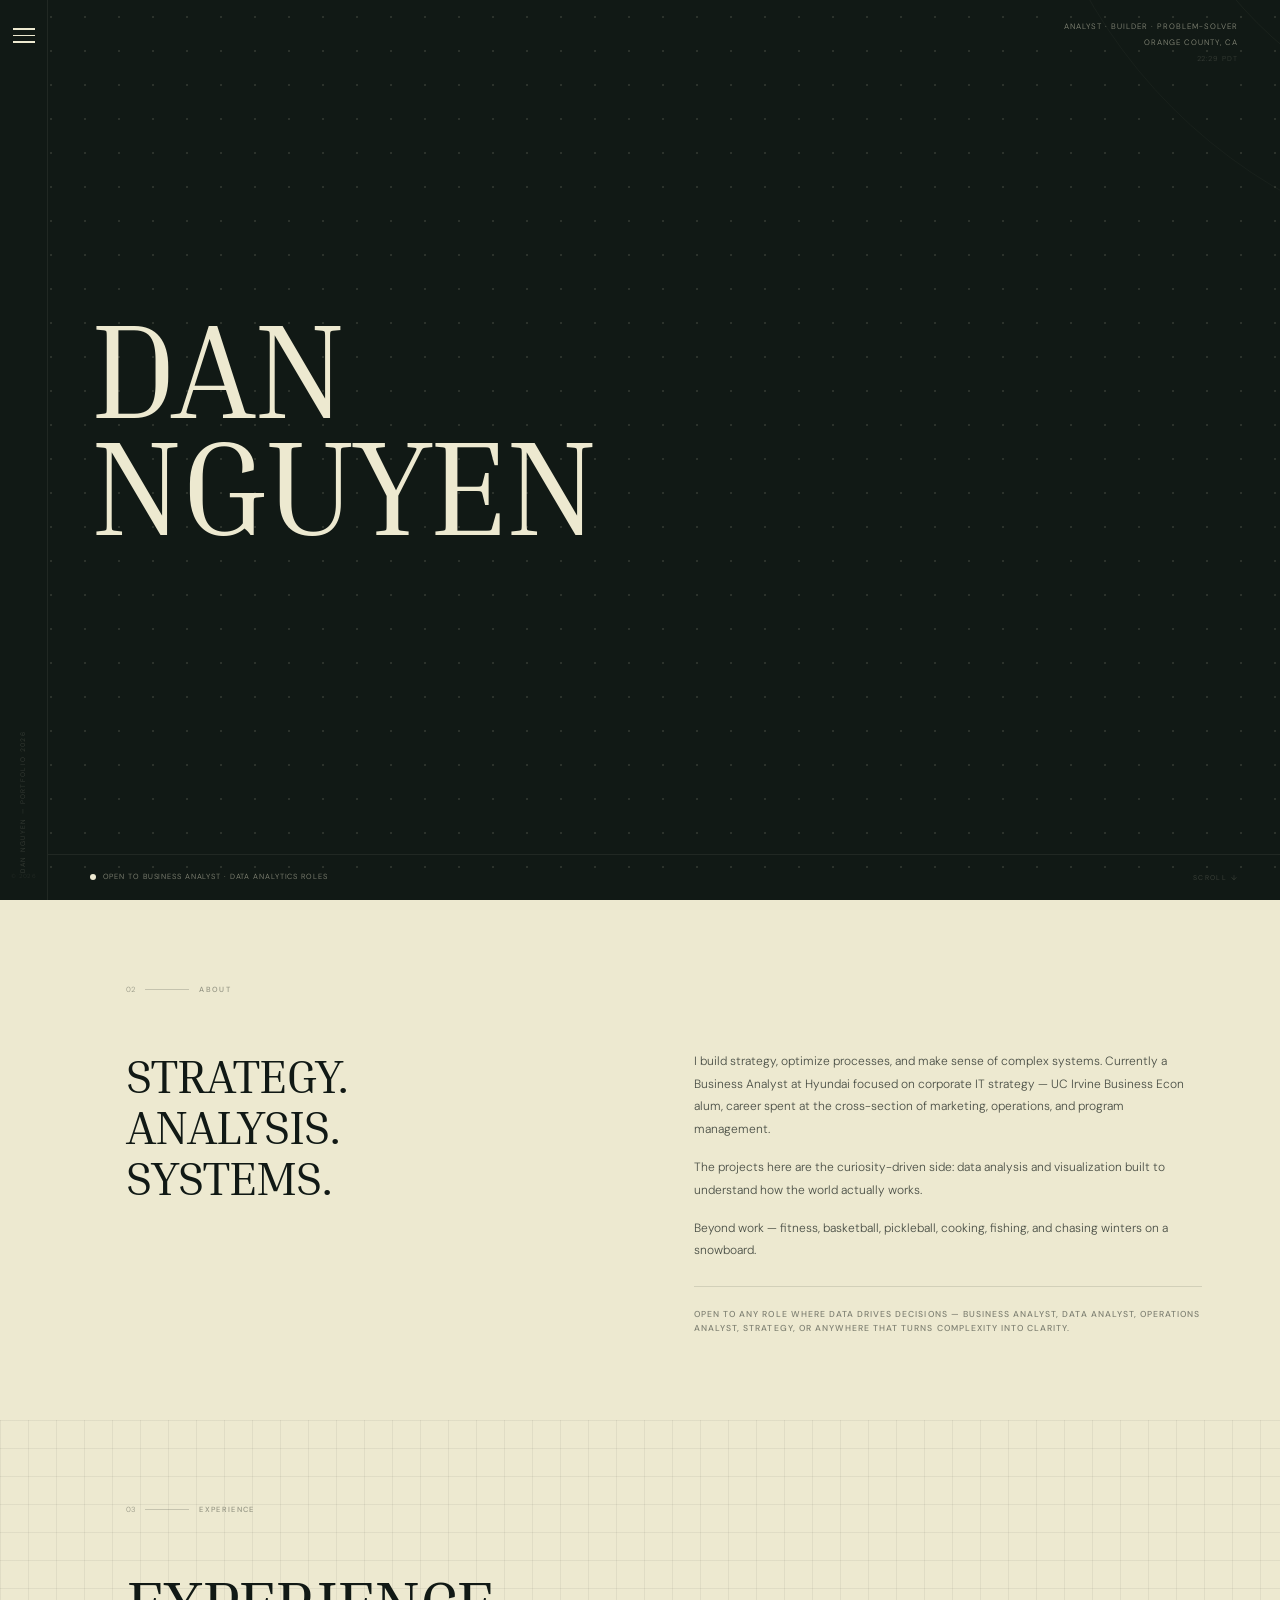
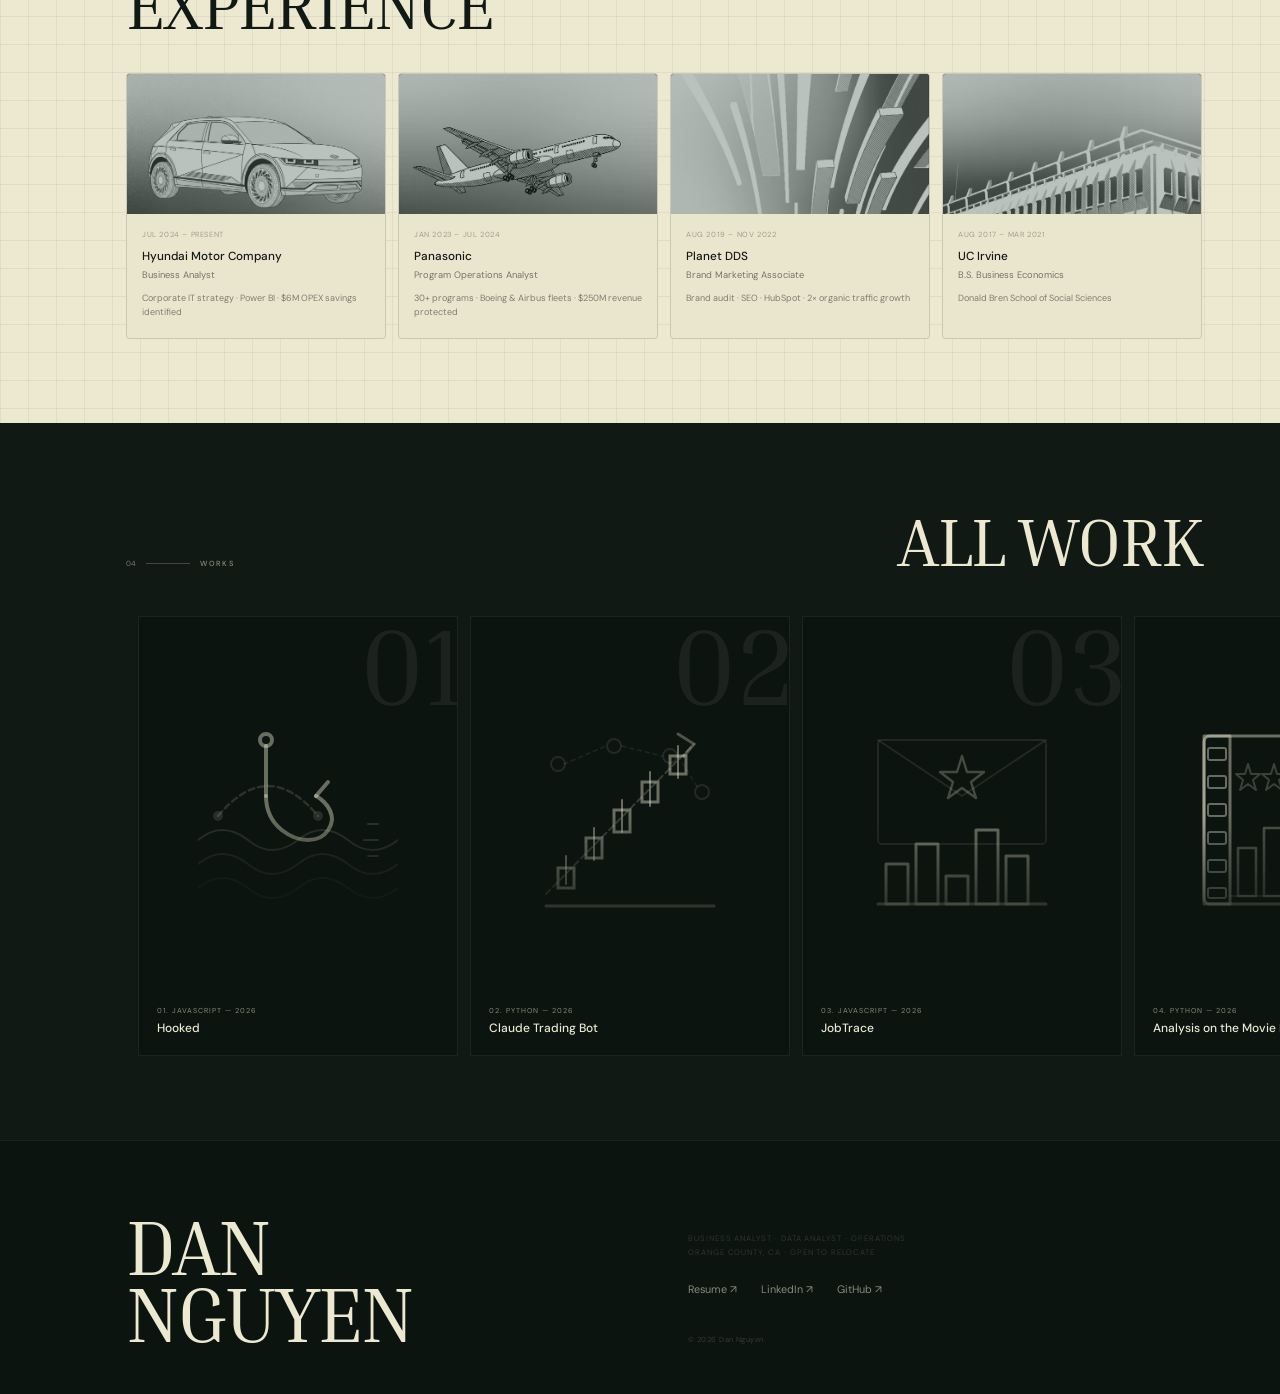
==== index.html @ 7c150459 "Illustrated work cards, hero effects, exp grid, scroll animations - Replace single-icon SVGs with la" ====
<!DOCTYPE html>
<html lang="en">
<head>
  <meta charset="UTF-8">
  <meta name="viewport" content="width=device-width, initial-scale=1.0">
  <title>Dan Nguyen</title>
  <link rel="icon" type="image/svg+xml" href="favicon.svg">
  <link rel="preconnect" href="https://fonts.googleapis.com">
  <link rel="preconnect" href="https://fonts.gstatic.com" crossorigin>
  <link href="https://fonts.googleapis.com/css2?family=Inria+Serif:ital,wght@0,300;0,400;0,700;1,300;1,400;1,700&family=DM+Sans:opsz,wght@9..40,300;9..40,400;9..40,500;9..40,600&display=swap" rel="stylesheet">
  <link rel="stylesheet" href="style.css">
</head>
<body>

  <div id="scroll-progress"></div>

  <!-- RAIL (contains hamburger) -->
  <div class="rail">
    <button class="menu-btn" id="menu-btn" aria-label="Open menu">
      <span></span>
      <span></span>
      <span></span>
    </button>
    <span class="rail-text">DAN NGUYEN — PORTFOLIO 2026</span>
    <span class="rail-copy">© 2026</span>
  </div>

  <!-- MENU OVERLAY -->
  <div class="menu-overlay" id="menu-overlay">
    <button class="menu-close" id="menu-close">Close</button>
    <nav class="menu-nav">
      <a href="#hero"       class="menu-item" data-close><span class="menu-n">01.</span><span class="menu-label">Home</span></a>
      <a href="#about"      class="menu-item" data-close><span class="menu-n">02.</span><span class="menu-label">About</span></a>
      <a href="#experience" class="menu-item" data-close><span class="menu-n">03.</span><span class="menu-label">Experience</span></a>
      <a href="#works"      class="menu-item" data-close><span class="menu-n">04.</span><span class="menu-label">Works</span></a>
      <a href="#contact"    class="menu-item" data-close><span class="menu-n">05.</span><span class="menu-label">Contact</span></a>
    </nav>
    <div class="menu-foot">
      <a href="resume.pdf" target="_blank" rel="noopener">Resume &nearr;</a>
      <a href="https://www.linkedin.com/in/danmnguyen/" target="_blank" rel="noopener">LinkedIn &nearr;</a>
      <a href="https://github.com/dannguyen0" target="_blank" rel="noopener">GitHub &nearr;</a>
    </div>
  </div>

  <!-- HERO -->
  <section class="hero" id="hero">
    <!-- decorative rings top-right -->
    <svg class="hero-rings" viewBox="0 0 700 700" fill="none" aria-hidden="true">
      <circle cx="700" cy="0" r="200" stroke="rgba(237,233,208,0.06)" stroke-width="1"/>
      <circle cx="700" cy="0" r="300" stroke="rgba(237,233,208,0.05)" stroke-width="1"/>
      <circle cx="700" cy="0" r="400" stroke="rgba(237,233,208,0.04)" stroke-width="1"/>
      <circle cx="700" cy="0" r="520" stroke="rgba(237,233,208,0.03)" stroke-width="1"/>
      <!-- cross-hair accent -->
      <line x1="580" y1="120" x2="620" y2="120" stroke="rgba(237,233,208,0.1)" stroke-width="0.75"/>
      <line x1="600" y1="100" x2="600" y2="140" stroke="rgba(237,233,208,0.1)" stroke-width="0.75"/>
    </svg>
    <div class="hero-corner">
      <p>Analyst &middot; Builder &middot; Problem-Solver</p>
      <p>Orange County, CA</p>
      <p id="hero-time">--:-- PDT</p>
    </div>
    <div class="hero-name">
      <h1>Dan<br>Nguyen</h1>
    </div>
    <div class="hero-foot">
      <div class="avail">
        <span class="avail-dot"></span>
        <span>Open to Business Analyst &middot; Data Analytics roles</span>
      </div>
      <span class="scroll-cue">Scroll &darr;</span>
    </div>
  </section>

  <!-- ABOUT -->
  <section class="section about-section" id="about">
    <div class="sec-in">
      <div class="sec-lbl reveal">
        <span class="sec-n">02</span>
        <span class="sec-hr"></span>
        <span class="sec-word">About</span>
      </div>
      <div class="about-grid">
        <h2 class="about-head reveal">Strategy.<br>Analysis.<br>Systems.</h2>
        <div class="about-copy">
          <p class="reveal rv1">I build strategy, optimize processes, and make sense of complex systems. Currently a Business Analyst at Hyundai focused on corporate IT strategy — UC Irvine Business Econ alum, career spent at the cross-section of marketing, operations, and program management.</p>
          <p class="reveal rv2">The projects here are the curiosity-driven side: data analysis and visualization built to understand how the world actually works.</p>
          <p class="reveal rv3">Beyond work — fitness, basketball, pickleball, cooking, fishing, and chasing winters on a snowboard.</p>
          <div class="about-roles reveal rv3">
            <p>Open to any role where data drives decisions — Business Analyst, Data Analyst, Operations Analyst, Strategy, or anywhere that turns complexity into clarity.</p>
          </div>
        </div>
      </div>
    </div>
  </section>

  <!-- EXPERIENCE -->
  <section class="section exp-section" id="experience">
    <div class="sec-in">
      <div class="sec-lbl reveal">
        <span class="sec-n">03</span>
        <span class="sec-hr"></span>
        <span class="sec-word">Experience</span>
      </div>
      <h2 class="exp-title-big reveal">EXPERIENCE</h2>
      <div class="exp-cards">
        <div class="exp-card reveal">
          <div class="exp-img"><img src="hyundai.png" alt="Hyundai Motor Company"></div>
          <div class="exp-info">
            <span class="exp-date">Jul 2024 &ndash; Present</span>
            <p class="exp-co">Hyundai Motor Company</p>
            <p class="exp-role">Business Analyst</p>
            <p class="exp-note">Corporate IT strategy &middot; Power BI &middot; $6M OPEX savings identified</p>
          </div>
        </div>
        <div class="exp-card reveal rv1">
          <div class="exp-img"><img src="panasonic.png" alt="Panasonic"></div>
          <div class="exp-info">
            <span class="exp-date">Jan 2023 &ndash; Jul 2024</span>
            <p class="exp-co">Panasonic</p>
            <p class="exp-role">Program Operations Analyst</p>
            <p class="exp-note">30+ programs &middot; Boeing &amp; Airbus fleets &middot; $250M revenue protected</p>
          </div>
        </div>
        <div class="exp-card reveal rv2">
          <div class="exp-img"><img src="planetdds.png" alt="Planet DDS"></div>
          <div class="exp-info">
            <span class="exp-date">Aug 2019 &ndash; Nov 2022</span>
            <p class="exp-co">Planet DDS</p>
            <p class="exp-role">Brand Marketing Associate</p>
            <p class="exp-note">Brand audit &middot; SEO &middot; HubSpot &middot; 2&times; organic traffic growth</p>
          </div>
        </div>
        <div class="exp-card reveal rv3">
          <div class="exp-img"><img src="uci.png" alt="UC Irvine"></div>
          <div class="exp-info">
            <span class="exp-date">Aug 2017 &ndash; Mar 2021</span>
            <p class="exp-co">UC Irvine</p>
            <p class="exp-role">B.S. Business Economics</p>
            <p class="exp-note">Donald Bren School of Social Sciences</p>
          </div>
        </div>
      </div>
    </div>
  </section>

  <!-- WORKS -->
  <section class="works-section" id="works">
    <div class="works-hdr">
      <div class="works-hdr-lbl">
        <span class="sec-n" style="color:var(--cream-d)">04</span>
        <span class="sec-hr"></span>
        <span class="sec-word" style="color:var(--cream-d)">Works</span>
      </div>
      <h2 class="works-title-big reveal">ALL WORK</h2>
    </div>
    <div class="works-track-wrap" id="works-track-wrap">
      <div class="works-track" id="works-track"></div>
    </div>
  </section>

  <!-- FOOTER / CONTACT -->
  <footer class="site-footer" id="contact">
    <div class="foot-in">
      <p class="foot-name reveal">Dan<br>Nguyen</p>
      <div class="foot-right">
        <p class="foot-sub reveal">Business Analyst &middot; Data Analyst &middot; Operations<br>Orange County, CA &middot; Open to relocate</p>
        <div class="foot-links reveal rv1">
          <a href="resume.pdf" target="_blank" rel="noopener">Resume &nearr;</a>
          <a href="https://www.linkedin.com/in/danmnguyen/" target="_blank" rel="noopener">LinkedIn &nearr;</a>
          <a href="https://github.com/dannguyen0" target="_blank" rel="noopener">GitHub &nearr;</a>
        </div>
        <p class="foot-copy reveal rv2">&copy; 2026 Dan Nguyen</p>
      </div>
    </div>
  </footer>

  <script src="projects.js"></script>
  <script>
    /* ── Illustrated compositions — layered editorial art ──── */
    const ICONS = {

      /* HOOKED — waves + hook descending + sun arc + tide marks */
      hook: '<svg viewBox="0 0 100 100" fill="none" stroke="currentColor" stroke-linecap="round" stroke-linejoin="round">'
        + '<path d="M0 60 Q12 50 25 60 Q37 70 50 60 Q62 50 75 60 Q87 70 100 60" stroke-width="1" stroke-opacity="0.3"/>'
        + '<path d="M0 72 Q12 62 25 72 Q37 82 50 72 Q62 62 75 72 Q87 82 100 72" stroke-width="1" stroke-opacity="0.22"/>'
        + '<path d="M0 84 Q12 74 25 84 Q37 94 50 84 Q62 74 75 84 Q87 94 100 84" stroke-width="1" stroke-opacity="0.15"/>'
        + '<path d="M10 48 Q35 18 60 48" stroke-width="1.2" stroke-opacity="0.35" stroke-dasharray="3 2"/>'
        + '<circle cx="10" cy="48" r="2.5" fill="currentColor" fill-opacity="0.3" stroke-width="0"/>'
        + '<circle cx="60" cy="48" r="2.5" fill="currentColor" fill-opacity="0.3" stroke-width="0"/>'
        + '<line x1="85" y1="52" x2="90" y2="52" stroke-width="1" stroke-opacity="0.35"/>'
        + '<line x1="83" y1="60" x2="90" y2="60" stroke-width="1" stroke-opacity="0.35"/>'
        + '<line x1="85" y1="68" x2="90" y2="68" stroke-width="1" stroke-opacity="0.35"/>'
        + '<circle cx="34" cy="10" r="3" stroke-width="2"/>'
        + '<line x1="34" y1="13" x2="34" y2="38" stroke-width="2"/>'
        + '<path d="M34 38 C34 54 48 60 55 60 C66 60 67 50 67 50 C67 42 59 38 59 38" stroke-width="2"/>'
        + '<line x1="59" y1="38" x2="65" y2="31" stroke-width="2"/>'
        + '</svg>',

      /* TRADING BOT — AI circuit nodes + candlesticks + trend arrow */
      bot: '<svg viewBox="0 0 100 100" fill="none" stroke="currentColor" stroke-linecap="round">'
        + '<circle cx="14" cy="22" r="3.5" stroke-width="1" stroke-opacity="0.25"/>'
        + '<circle cx="42" cy="13" r="3.5" stroke-width="1" stroke-opacity="0.25"/>'
        + '<circle cx="70" cy="18" r="3.5" stroke-width="1" stroke-opacity="0.25"/>'
        + '<circle cx="86" cy="36" r="3.5" stroke-width="1" stroke-opacity="0.25"/>'
        + '<line x1="17" y1="22" x2="38" y2="13" stroke-width="0.75" stroke-opacity="0.2" stroke-dasharray="2 2"/>'
        + '<line x1="46" y1="13" x2="66" y2="18" stroke-width="0.75" stroke-opacity="0.2" stroke-dasharray="2 2"/>'
        + '<line x1="74" y1="18" x2="84" y2="34" stroke-width="0.75" stroke-opacity="0.2" stroke-dasharray="2 2"/>'
        + '<line x1="8" y1="93" x2="92" y2="93" stroke-width="1.5"/>'
        + '<line x1="18" y1="68" x2="18" y2="82"/><rect x="14" y="74" width="8" height="10" stroke-width="1.5"/>'
        + '<line x1="32" y1="54" x2="32" y2="70"/><rect x="28" y="59" width="8" height="10" stroke-width="1.5"/>'
        + '<line x1="46" y1="40" x2="46" y2="56"/><rect x="42" y="45" width="8" height="11" stroke-width="1.5"/>'
        + '<line x1="60" y1="26" x2="60" y2="43"/><rect x="56" y="31" width="8" height="10" stroke-width="1.5"/>'
        + '<line x1="74" y1="13" x2="74" y2="29"/><rect x="70" y="18" width="8" height="9" stroke-width="1.5"/>'
        + '<line x1="8" y1="87" x2="82" y2="12" stroke-width="1" stroke-dasharray="3 2" stroke-opacity="0.45"/>'
        + '<polyline points="74,7 82,12 77,18" stroke-width="1.5" stroke-opacity="0.7"/>'
        + '</svg>',

      /* JOBTRACE — envelope + pipeline bars + outcome star */
      chart: '<svg viewBox="0 0 100 100" fill="none" stroke="currentColor" stroke-linecap="round" stroke-linejoin="round">'
        + '<rect x="8" y="10" width="84" height="52" rx="2" stroke-width="1" stroke-opacity="0.22"/>'
        + '<polyline points="8,10 50,38 92,10" stroke-width="1" stroke-opacity="0.22"/>'
        + '<line x1="8" y1="92" x2="92" y2="92" stroke-width="1.5"/>'
        + '<rect x="12" y="72" width="11" height="20" stroke-width="1.5"/>'
        + '<rect x="27" y="62" width="11" height="30" stroke-width="1.5"/>'
        + '<rect x="42" y="78" width="11" height="14" stroke-width="1.5"/>'
        + '<rect x="57" y="55" width="11" height="37" stroke-width="1.5"/>'
        + '<rect x="72" y="68" width="11" height="24" stroke-width="1.5"/>'
        + '<polygon points="50,18 52.5,26 61,26 54.5,31 57,39 50,34 43,39 45.5,31 39,26 47.5,26" stroke-width="1.2" stroke-opacity="0.6"/>'
        + '</svg>',

      /* MOVIE ANALYSIS — film strip + bar chart inside + star ratings */
      movie: '<svg viewBox="0 0 100 100" fill="none" stroke="currentColor" stroke-linecap="round" stroke-linejoin="round">'
        + '<rect x="5" y="8" width="90" height="84" rx="3" stroke-width="1.5"/>'
        + '<rect x="5" y="8" width="13" height="84" stroke-width="1.5"/>'
        + '<rect x="82" y="8" width="13" height="84" stroke-width="1.5"/>'
        + '<rect x="7" y="14" width="9" height="6" rx="1" stroke-width="1"/>'
        + '<rect x="7" y="28" width="9" height="6" rx="1" stroke-width="1"/>'
        + '<rect x="7" y="42" width="9" height="6" rx="1" stroke-width="1"/>'
        + '<rect x="7" y="56" width="9" height="6" rx="1" stroke-width="1"/>'
        + '<rect x="7" y="70" width="9" height="6" rx="1" stroke-width="1"/>'
        + '<rect x="7" y="84" width="9" height="5" rx="1" stroke-width="1"/>'
        + '<rect x="84" y="14" width="9" height="6" rx="1" stroke-width="1"/>'
        + '<rect x="84" y="28" width="9" height="6" rx="1" stroke-width="1"/>'
        + '<rect x="84" y="42" width="9" height="6" rx="1" stroke-width="1"/>'
        + '<rect x="84" y="56" width="9" height="6" rx="1" stroke-width="1"/>'
        + '<rect x="84" y="70" width="9" height="6" rx="1" stroke-width="1"/>'
        + '<rect x="84" y="84" width="9" height="5" rx="1" stroke-width="1"/>'
        + '<line x1="18" y1="88" x2="82" y2="88" stroke-width="1" stroke-opacity="0.4"/>'
        + '<rect x="22" y="64" width="9" height="24" stroke-width="1.3" stroke-opacity="0.7"/>'
        + '<rect x="35" y="54" width="9" height="34" stroke-width="1.3" stroke-opacity="0.7"/>'
        + '<rect x="48" y="60" width="9" height="28" stroke-width="1.3" stroke-opacity="0.7"/>'
        + '<rect x="61" y="48" width="9" height="40" stroke-width="1.3" stroke-opacity="0.7"/>'
        + '<polygon points="27,22 28.5,27 33,27 29.5,30 31,35 27,32 23,35 24.5,30 21,27 25.5,27" stroke-width="1" stroke-opacity="0.5"/>'
        + '<polygon points="40,22 41.5,27 46,27 42.5,30 44,35 40,32 36,35 37.5,30 34,27 38.5,27" stroke-width="1" stroke-opacity="0.5"/>'
        + '<polygon points="53,22 54.5,27 59,27 55.5,30 57,35 53,32 49,35 50.5,30 47,27 51.5,27" stroke-width="1" stroke-opacity="0.5"/>'
        + '</svg>',

      /* MICHELIN — plate + fork & knife + star center */
      food: '<svg viewBox="0 0 100 100" fill="none" stroke="currentColor" stroke-linecap="round">'
        + '<circle cx="50" cy="50" r="46" stroke-width="1" stroke-opacity="0.18"/>'
        + '<circle cx="50" cy="50" r="38" stroke-width="1.5"/>'
        + '<line x1="22" y1="18" x2="22" y2="82" stroke-width="1.5"/>'
        + '<line x1="17" y1="18" x2="17" y2="32" stroke-width="1.5"/>'
        + '<line x1="27" y1="18" x2="27" y2="32" stroke-width="1.5"/>'
        + '<path d="M17 32 Q22 37 27 32" stroke-width="1.5"/>'
        + '<line x1="78" y1="18" x2="78" y2="82" stroke-width="1.5"/>'
        + '<path d="M78 18 Q85 30 78 46" stroke-width="1.5"/>'
        + '<polygon points="50,30 53.5,42 66,42 56,49 59.5,61 50,54 40.5,61 44,49 34,42 46.5,42" stroke-width="1.5"/>'
        + '</svg>',

      /* MAVEN MARKET — store facade + bar chart inside + price tag */
      store: '<svg viewBox="0 0 100 100" fill="none" stroke="currentColor" stroke-linecap="round">'
        + '<rect x="8" y="34" width="84" height="60" stroke-width="1.5"/>'
        + '<path d="M4 34 L19 10 L81 10 L96 34" stroke-width="1.5"/>'
        + '<line x1="4" y1="34" x2="96" y2="34" stroke-width="1.5"/>'
        + '<line x1="50" y1="34" x2="50" y2="94" stroke-width="1"/>'
        + '<line x1="8" y1="88" x2="92" y2="88" stroke-width="1" stroke-opacity="0.4"/>'
        + '<rect x="14" y="70" width="9" height="18" stroke-width="1.3" stroke-opacity="0.65"/>'
        + '<rect x="26" y="60" width="9" height="28" stroke-width="1.3" stroke-opacity="0.65"/>'
        + '<rect x="38" y="74" width="9" height="14" stroke-width="1.3" stroke-opacity="0.65"/>'
        + '<rect x="56" y="56" width="9" height="32" stroke-width="1.3" stroke-opacity="0.65"/>'
        + '<rect x="68" y="66" width="9" height="22" stroke-width="1.3" stroke-opacity="0.65"/>'
        + '<rect x="80" y="62" width="9" height="26" stroke-width="1.3" stroke-opacity="0.65"/>'
        + '<path d="M66 14 L80 14 L86 21 L80 28 L66 28 Z" stroke-width="1.2" stroke-opacity="0.5"/>'
        + '<circle cx="68" cy="21" r="2" fill="currentColor" fill-opacity="0.4" stroke-width="0"/>'
        + '</svg>',

      /* SPOTIFY CLEANING — vinyl record + EQ bars across it + music note */
      music: '<svg viewBox="0 0 100 100" fill="none" stroke="currentColor" stroke-linecap="round">'
        + '<circle cx="50" cy="50" r="44" stroke-width="1" stroke-opacity="0.18"/>'
        + '<circle cx="50" cy="50" r="36" stroke-width="1" stroke-opacity="0.22"/>'
        + '<circle cx="50" cy="50" r="28" stroke-width="1" stroke-opacity="0.18"/>'
        + '<circle cx="50" cy="50" r="12" stroke-width="1.5" stroke-opacity="0.45"/>'
        + '<circle cx="50" cy="50" r="4" stroke-width="1.5"/>'
        + '<path d="M8 50 Q16 36 24 50 Q32 64 40 50 Q48 36 56 50 Q64 64 72 50 Q80 36 88 50 Q96 64 100 50" stroke-width="1.5" stroke-opacity="0.7"/>'
        + '<line x1="72" y1="16" x2="72" y2="32" stroke-width="1.5" stroke-opacity="0.55"/>'
        + '<line x1="72" y1="16" x2="83" y2="20" stroke-width="1.5" stroke-opacity="0.55"/>'
        + '<ellipse cx="68" cy="34" rx="5" ry="3.5" transform="rotate(-12 68 34)" stroke-width="1.5" stroke-opacity="0.55"/>'
        + '</svg>',

      /* SPOTIFY DASHBOARD — radar chart axes + scatter cloud + play triangle */
      scatter: '<svg viewBox="0 0 100 100" fill="none" stroke="currentColor" stroke-linecap="round">'
        + '<line x1="50" y1="8" x2="50" y2="92" stroke-width="0.75" stroke-opacity="0.2"/>'
        + '<line x1="8" y1="50" x2="92" y2="50" stroke-width="0.75" stroke-opacity="0.2"/>'
        + '<line x1="20" y1="20" x2="80" y2="80" stroke-width="0.75" stroke-opacity="0.2"/>'
        + '<line x1="80" y1="20" x2="20" y2="80" stroke-width="0.75" stroke-opacity="0.2"/>'
        + '<polygon points="50,18 72,30 80,58 60,76 40,76 20,58 28,30" stroke-width="1" stroke-opacity="0.2"/>'
        + '<polygon points="50,30 63,38 68,56 56,66 44,66 32,56 37,38" stroke-width="1" stroke-opacity="0.25"/>'
        + '<circle cx="28" cy="74" r="2.5" stroke-width="1.5"/>'
        + '<circle cx="36" cy="62" r="2.5" stroke-width="1.5"/>'
        + '<circle cx="34" cy="68" r="2.5" stroke-width="1.5"/>'
        + '<circle cx="50" cy="44" r="2.5" stroke-width="1.5"/>'
        + '<circle cx="58" cy="34" r="2.5" stroke-width="1.5"/>'
        + '<circle cx="66" cy="24" r="2.5" stroke-width="1.5"/>'
        + '<circle cx="72" cy="18" r="2.5" stroke-width="1.5"/>'
        + '<line x1="22" y1="82" x2="80" y2="14" stroke-width="1" stroke-dasharray="3 2" stroke-opacity="0.4"/>'
        + '<polygon points="43,44 57,50 43,56" stroke-width="1.2" stroke-opacity="0.35"/>'
        + '</svg>',

      /* WORLD POPULATION — globe wireframe + density dot clusters + arrows */
      globe: '<svg viewBox="0 0 100 100" fill="none" stroke="currentColor" stroke-linecap="round">'
        + '<circle cx="50" cy="50" r="44" stroke-width="1.5"/>'
        + '<ellipse cx="50" cy="50" rx="22" ry="44" stroke-width="1"/>'
        + '<line x1="6" y1="50" x2="94" y2="50" stroke-width="1"/>'
        + '<path d="M13 28 Q50 21 87 28" stroke-width="1"/>'
        + '<path d="M13 72 Q50 79 87 72" stroke-width="1"/>'
        + '<ellipse cx="50" cy="50" rx="44" ry="15" stroke-width="1"/>'
        + '<circle cx="57" cy="34" r="2" fill="currentColor" fill-opacity="0.5" stroke-width="0"/>'
        + '<circle cx="63" cy="36" r="2" fill="currentColor" fill-opacity="0.5" stroke-width="0"/>'
        + '<circle cx="60" cy="40" r="2" fill="currentColor" fill-opacity="0.5" stroke-width="0"/>'
        + '<circle cx="54" cy="42" r="2" fill="currentColor" fill-opacity="0.5" stroke-width="0"/>'
        + '<circle cx="68" cy="32" r="2" fill="currentColor" fill-opacity="0.35" stroke-width="0"/>'
        + '<circle cx="48" cy="48" r="2" fill="currentColor" fill-opacity="0.3" stroke-width="0"/>'
        + '<circle cx="42" cy="52" r="2" fill="currentColor" fill-opacity="0.3" stroke-width="0"/>'
        + '<line x1="30" y1="60" x2="42" y2="50" stroke-width="1" stroke-opacity="0.4" stroke-dasharray="2 2"/>'
        + '<polyline points="38,48 42,50 40,54" stroke-width="1" stroke-opacity="0.4"/>'
        + '</svg>',

      /* AIRLINE — seat grid (cabin rows) + flight arc + airplane + smiley score */
      plane: '<svg viewBox="0 0 100 100" fill="none" stroke="currentColor" stroke-linecap="round">'
        + '<rect x="8" y="54" width="8" height="6" rx="1" stroke-width="1" stroke-opacity="0.28"/>'
        + '<rect x="8" y="64" width="8" height="6" rx="1" stroke-width="1" stroke-opacity="0.28"/>'
        + '<rect x="8" y="74" width="8" height="6" rx="1" stroke-width="1" stroke-opacity="0.28"/>'
        + '<rect x="8" y="84" width="8" height="6" rx="1" stroke-width="1" stroke-opacity="0.28"/>'
        + '<rect x="18" y="54" width="8" height="6" rx="1" stroke-width="1" stroke-opacity="0.28"/>'
        + '<rect x="18" y="64" width="8" height="6" rx="1" stroke-width="1" stroke-opacity="0.28"/>'
        + '<rect x="18" y="74" width="8" height="6" rx="1" stroke-width="1" stroke-opacity="0.28"/>'
        + '<rect x="18" y="84" width="8" height="6" rx="1" stroke-width="1" stroke-opacity="0.28"/>'
        + '<rect x="28" y="54" width="8" height="6" rx="1" stroke-width="1" stroke-opacity="0.2"/>'
        + '<rect x="28" y="64" width="8" height="6" rx="1" stroke-width="1" stroke-opacity="0.2"/>'
        + '<rect x="28" y="74" width="8" height="6" rx="1" stroke-width="1" stroke-opacity="0.2"/>'
        + '<path d="M46 94 Q68 46 92 26" stroke-width="1.5" stroke-opacity="0.5"/>'
        + '<circle cx="62" cy="66" r="2.5" stroke-width="1.5" stroke-opacity="0.55"/>'
        + '<circle cx="78" cy="44" r="2.5" stroke-width="1.5" stroke-opacity="0.55"/>'
        + '<g transform="translate(88,22) rotate(-40)">'
        + '<path d="M0,-7 L-2.5,0 L-12,4 L-12,7 L-2.5,4 L-2,10 L-4,12 L-4,14 L0,13 L4,14 L4,12 L2,10 L2.5,4 L12,7 L12,4 L2.5,0 Z" stroke-width="1.3"/>'
        + '</g>'
        + '<circle cx="24" cy="24" r="13" stroke-width="1.5"/>'
        + '<circle cx="20" cy="21" r="2" fill="currentColor" fill-opacity="0.5" stroke-width="0"/>'
        + '<circle cx="28" cy="21" r="2" fill="currentColor" fill-opacity="0.5" stroke-width="0"/>'
        + '<path d="M19 27 Q24 32 29 27" stroke-width="1.5"/>'
        + '</svg>'
    };

    /* ── Render Works ───────────────────────────────────── */
    function renderWorks() {
      const track = document.getElementById('works-track');
      track.innerHTML = PROJECTS.map((p, i) => {
        const num = String(i + 1).padStart(2, '0');
        const cat = p.tags[0] || 'Analysis';
        const icon = ICONS[p.icon] || ICONS.chart;
        return '<div class="work-card">'
          + '<div class="work-bg-num">' + num + '</div>'
          + '<div class="work-icon-lg">' + icon + '</div>'
          + '<div class="work-grad"></div>'
          + '<div class="work-info">'
          + '<p class="work-cat">' + num + '. ' + cat + ' &mdash; 2026</p>'
          + '<h3 class="work-ttl">' + p.title + '</h3>'
          + '</div>'
          + '<div class="work-hover">'
          + '<p class="work-hover-cat">' + cat + '</p>'
          + '<p class="work-hover-title">' + p.title + '</p>'
          + '<p class="work-hover-desc">' + p.description + '</p>'
          + (p.link ? '<a class="work-hover-link" href="' + p.link + '" target="_blank" rel="noopener">View Project &nearr;</a>' : '')
          + '</div></div>';
      }).join('');

      /* stagger work cards as they enter viewport */
      const cards = track.querySelectorAll('.work-card');
      const cardObs = new IntersectionObserver(entries => {
        entries.forEach((e, _) => {
          if (e.isIntersecting) {
            const idx = Array.from(cards).indexOf(e.target);
            setTimeout(() => e.target.classList.add('card-visible'), idx * 60);
            cardObs.unobserve(e.target);
          }
        });
      }, { threshold: 0.05 });
      cards.forEach(c => cardObs.observe(c));
    }
    renderWorks();

    /* ── Drag-to-scroll ─────────────────────────────────── */
    const trackWrap = document.getElementById('works-track-wrap');
    let isDragging = false, startX = 0, scrollLeft = 0;
    trackWrap.addEventListener('mousedown', e => { isDragging = true; startX = e.pageX - trackWrap.offsetLeft; scrollLeft = trackWrap.scrollLeft; });
    trackWrap.addEventListener('mouseleave', () => isDragging = false);
    trackWrap.addEventListener('mouseup',    () => isDragging = false);
    trackWrap.addEventListener('mousemove',  e => { if (!isDragging) return; e.preventDefault(); trackWrap.scrollLeft = scrollLeft - (e.pageX - trackWrap.offsetLeft - startX) * 1.2; });

    /* ── Menu ───────────────────────────────────────────── */
    const overlay = document.getElementById('menu-overlay');
    document.getElementById('menu-btn').addEventListener('click', () => { overlay.classList.add('open'); document.body.style.overflow = 'hidden'; });
    function closeMenu() { overlay.classList.remove('open'); document.body.style.overflow = ''; }
    document.getElementById('menu-close').addEventListener('click', closeMenu);
    document.querySelectorAll('[data-close]').forEach(el => el.addEventListener('click', closeMenu));

    /* ── Scroll reveal ──────────────────────────────────── */
    const ro = new IntersectionObserver(entries => {
      entries.forEach(e => { if (e.isIntersecting) { e.target.classList.add('in-view'); ro.unobserve(e.target); } });
    }, { threshold: 0.1 });
    document.querySelectorAll('.reveal').forEach(el => ro.observe(el));

    /* ── Scroll animations (progress + hero parallax) ───── */
    const prog = document.getElementById('scroll-progress');
    const heroName = document.querySelector('.hero-name');
    let ticking = false;
    window.addEventListener('scroll', () => {
      if (ticking) return;
      requestAnimationFrame(() => {
        const pct = window.scrollY / (document.body.scrollHeight - window.innerHeight);
        prog.style.transform = 'scaleX(' + pct + ')';
        if (heroName && window.scrollY < window.innerHeight) {
          heroName.style.transform = 'translateY(' + (window.scrollY * 0.28) + 'px)';
        }
        ticking = false;
      });
      ticking = true;
    });

    /* ── Live clock ─────────────────────────────────────── */
    function tick() {
      const t = new Date().toLocaleTimeString('en-US', { timeZone: 'America/Los_Angeles', hour: '2-digit', minute: '2-digit', hour12: false });
      const el = document.getElementById('hero-time');
      if (el) el.textContent = t + ' PDT';
    }
    tick();
    setInterval(tick, 1000);
  </script>

</body>
</html>
---- style.css ----
/* ── Variables ──────────────────────────────────────────── */
:root {
  --dark:    #111915;
  --dark2:   #0C1410;
  --cream:   #EDE9D0;
  --cream-d: rgba(237,233,208,0.55);
  --cream-f: rgba(237,233,208,0.18);
  --cream-ff:rgba(237,233,208,0.07);

  --serif: 'Inria Serif', Georgia, serif;
  --sans:  'DM Sans', system-ui, sans-serif;

  --pad: clamp(1.5rem, 4vw, 3.5rem);
  --rail: 48px;
  --max: 1160px;
}

/* ── Reset ──────────────────────────────────────────────── */
*, *::before, *::after { box-sizing: border-box; margin: 0; padding: 0; }
html { scroll-behavior: smooth; font-size: 12px; }
body {
  background: var(--dark);
  color: var(--cream);
  font-family: var(--sans);
  font-size: 1rem;
  line-height: 1.6;
  -webkit-font-smoothing: antialiased;
  overflow-x: hidden;
}
a { color: inherit; text-decoration: none; }

/* ── Scroll progress bar ────────────────────────────────── */
#scroll-progress {
  position: fixed;
  top: 0;
  left: var(--rail);
  right: 0;
  height: 2px;
  background: var(--cream);
  transform-origin: left;
  transform: scaleX(0);
  z-index: 999;
  transition: transform 0.08s linear;
  opacity: 0.6;
}

/* ── Reveal ─────────────────────────────────────────────── */
.reveal {
  opacity: 0;
  transform: translateY(24px);
  transition: opacity 0.9s cubic-bezier(0.16,1,0.3,1),
              transform 0.9s cubic-bezier(0.16,1,0.3,1);
}
.reveal.in-view { opacity: 1; transform: none; }
.rv1 { transition-delay: 0.1s; }
.rv2 { transition-delay: 0.2s; }
.rv3 { transition-delay: 0.3s; }

/* ── Work card entrance ─────────────────────────────────── */
.work-card {
  opacity: 0;
  transform: translateY(32px);
  transition: opacity 0.7s cubic-bezier(0.16,1,0.3,1),
              transform 0.7s cubic-bezier(0.16,1,0.3,1),
              border-color 0.3s;
}
.work-card.card-visible { opacity: 1; transform: none; }

/* ── Menu Toggle (inside rail) ──────────────────────────── */
.menu-btn {
  background: none;
  border: none;
  cursor: pointer;
  display: flex;
  flex-direction: column;
  gap: 5px;
  padding: 4px;
  flex-shrink: 0;
  align-self: center;
  margin-bottom: auto;
  margin-top: 0.5rem;
  z-index: 500;
}
.menu-btn span {
  display: block;
  width: 22px;
  height: 1.5px;
  background: var(--cream);
  transition: opacity 0.2s;
}
.menu-btn:hover span { opacity: 0.55; }

/* ── Menu Overlay ───────────────────────────────────────── */
.menu-overlay {
  position: fixed;
  inset: 0;
  z-index: 400;
  background: var(--dark2);
  display: flex;
  flex-direction: column;
  padding: var(--pad) var(--pad) var(--pad) calc(var(--rail) + var(--pad));
  opacity: 0;
  pointer-events: none;
  transition: opacity 0.38s ease;
}
.menu-overlay.open { opacity: 1; pointer-events: auto; }

.menu-close {
  position: absolute;
  top: 1.6rem;
  right: var(--pad);
  background: none;
  border: none;
  color: var(--cream-d);
  font-family: var(--sans);
  font-size: 0.68rem;
  font-weight: 500;
  letter-spacing: 0.16em;
  text-transform: uppercase;
  cursor: pointer;
  transition: color 0.2s;
}
.menu-close:hover { color: var(--cream); }

.menu-nav {
  flex: 1;
  display: flex;
  flex-direction: column;
  justify-content: center;
  gap: 0.1rem;
}

/* Hover-dim effect: dim siblings, highlight hovered */
.menu-nav:hover .menu-item { color: var(--cream-f); }
.menu-nav:hover .menu-item:hover { color: var(--cream); }

.menu-item {
  display: flex;
  align-items: baseline;
  gap: 1rem;
  color: var(--cream-d);
  transition: color 0.22s;
  line-height: 1;
  padding: 0.2rem 0;
}
.menu-n {
  font-family: var(--sans);
  font-size: 0.9rem;
  font-weight: 300;
  min-width: 2.5rem;
  flex-shrink: 0;
  padding-top: 0.6rem;
}
.menu-label {
  font-family: var(--serif);
  font-weight: 400;
  font-size: clamp(3.5rem, 6vw, 8.5rem);
  letter-spacing: -0.02em;
  text-transform: uppercase;
  line-height: 0.95;
}

.menu-foot {
  display: flex;
  gap: 2.5rem;
  border-top: 1px solid var(--cream-ff);
  padding-top: 1.5rem;
}
.menu-foot a {
  font-family: var(--sans);
  font-size: 0.82rem;
  color: var(--cream-d);
  transition: color 0.2s;
}
.menu-foot a:hover { color: var(--cream); }

/* ── Left Rail (persistent) ─────────────────────────────── */
.rail {
  position: fixed;
  left: 0;
  top: 0;
  bottom: 0;
  width: var(--rail);
  background: var(--dark);
  border-right: 1px solid var(--cream-ff);
  display: flex;
  flex-direction: column;
  align-items: center;
  justify-content: space-between;
  padding: 1.5rem 0;
  z-index: 200;
}
.rail-text {
  writing-mode: vertical-rl;
  transform: rotate(180deg);
  font-family: var(--sans);
  font-size: 0.55rem;
  font-weight: 300;
  letter-spacing: 0.2em;
  text-transform: uppercase;
  color: var(--cream-f);
  white-space: nowrap;
}
.rail-copy {
  font-family: var(--sans);
  font-size: 0.5rem;
  color: var(--cream-ff);
  letter-spacing: 0.08em;
}

/* ── Hero ────────────────────────────────────────────────── */
.hero {
  position: relative;
  min-height: 100dvh;
  background: var(--dark);
  display: flex;
  flex-direction: column;
  padding-left: var(--rail);
  overflow: hidden;
}

/* dot grid */
.hero::before {
  content: '';
  position: absolute;
  inset: 0;
  background-image: radial-gradient(circle, rgba(237,233,208,0.12) 1.5px, transparent 1.5px);
  background-size: 34px 34px;
  pointer-events: none;
  z-index: 0;
}

/* decorative concentric rings top-right */
.hero-rings {
  position: absolute;
  top: -260px;
  right: -260px;
  width: 700px;
  height: 700px;
  pointer-events: none;
  z-index: 0;
}

/* ensure hero children sit above bg */
.hero-corner, .hero-name, .hero-foot { position: relative; z-index: 1; }

.hero-corner {
  position: absolute;
  top: 1.5rem;
  right: var(--pad);
  text-align: right;
}
.hero-corner p {
  font-family: var(--sans);
  font-size: 0.65rem;
  font-weight: 300;
  letter-spacing: 0.13em;
  text-transform: uppercase;
  color: var(--cream-d);
  line-height: 2.1;
}
#hero-time { color: var(--cream-f); font-size: 0.6rem; }

.hero-name {
  flex: 1;
  display: flex;
  align-items: center;
  padding: 0 var(--pad);
}
h1 {
  font-family: var(--serif);
  font-weight: 400;
  font-size: clamp(5rem, 10.5vw, 17rem);
  line-height: 0.87;
  letter-spacing: -0.02em;
  color: var(--cream);
  text-transform: uppercase;
}

.hero-foot {
  display: flex;
  align-items: center;
  justify-content: space-between;
  padding: 1.4rem var(--pad);
  border-top: 1px solid var(--cream-ff);
}
.avail {
  display: flex;
  align-items: center;
  gap: 0.55rem;
  font-family: var(--sans);
  font-size: 0.62rem;
  font-weight: 300;
  letter-spacing: 0.12em;
  text-transform: uppercase;
  color: var(--cream-d);
}
.avail-dot {
  width: 6px;
  height: 6px;
  border-radius: 50%;
  background: var(--cream);
  flex-shrink: 0;
  animation: pulse 2.2s ease-in-out infinite;
}
@keyframes pulse {
  0%,100% { opacity: 1; transform: scale(1); }
  50%      { opacity: 0.35; transform: scale(0.72); }
}
.scroll-cue {
  font-family: var(--sans);
  font-size: 0.58rem;
  letter-spacing: 0.2em;
  text-transform: uppercase;
  color: var(--cream-f);
}

/* ── Section shared ─────────────────────────────────────── */
.section {
  padding-left: var(--rail);
}
.sec-in {
  max-width: var(--max);
  margin: 0 auto;
  padding: 7rem var(--pad);
}
.sec-lbl {
  display: flex;
  align-items: center;
  gap: 0.85rem;
  margin-bottom: 4.5rem;
}
.sec-n {
  font-family: var(--sans);
  font-size: 0.62rem;
  font-weight: 300;
  color: var(--cream-d);
}
.sec-hr {
  width: 44px;
  height: 1px;
  background: var(--cream);
  opacity: 0.22;
  flex-shrink: 0;
}
.sec-word {
  font-family: var(--sans);
  font-size: 0.62rem;
  font-weight: 500;
  letter-spacing: 0.18em;
  text-transform: uppercase;
  color: var(--cream-d);
}

/* ── ABOUT (cream bg, clean) ────────────────────────────── */
.about-section {
  background: var(--cream);
  color: var(--dark);
}
.about-section .sec-n,
.about-section .sec-word { color: rgba(17,25,21,0.4); }
.about-section .sec-hr { background: var(--dark); opacity: 0.18; }

.about-grid {
  display: grid;
  grid-template-columns: 1fr 1fr;
  gap: 5rem;
  align-items: start;
}
.about-head {
  font-family: var(--serif);
  font-weight: 400;
  font-size: clamp(2.6rem, 3.75vw, 5.5rem);
  line-height: 1.06;
  letter-spacing: -0.02em;
  color: var(--dark);
  text-transform: uppercase;
}
.about-copy p {
  font-family: var(--sans);
  font-size: 1rem;
  font-weight: 300;
  color: rgba(17,25,21,0.75);
  line-height: 1.9;
  margin-bottom: 1.25rem;
}
.about-copy p:last-child { margin-bottom: 0; }
.about-roles {
  margin-top: 2rem;
  padding-top: 1.75rem;
  border-top: 1px solid rgba(17,25,21,0.12);
}
.about-roles p {
  font-family: var(--sans);
  font-size: 0.72rem !important;
  font-weight: 500 !important;
  letter-spacing: 0.12em;
  text-transform: uppercase;
  color: rgba(17,25,21,0.5) !important;
  line-height: 1.6 !important;
  margin-bottom: 0 !important;
}

/* ── WORKS (dark bg, horizontal scroll) ─────────────────── */
.works-section {
  background: var(--dark);
  padding-left: var(--rail);
  padding-top: 7rem;
  padding-bottom: 7rem;
}
.works-hdr {
  max-width: var(--max);
  margin: 0 auto var(--pad);
  padding: 0 var(--pad);
  display: flex;
  align-items: baseline;
  justify-content: space-between;
}
.works-hdr-lbl { display: flex; align-items: center; gap: 0.85rem; }
.works-title-big {
  font-family: var(--serif);
  font-weight: 400;
  font-size: clamp(3rem, 5.25vw, 8rem);
  letter-spacing: -0.025em;
  text-transform: uppercase;
  color: var(--cream);
  line-height: 1;
}

.works-track-wrap {
  overflow-x: auto;
  overflow-y: visible;
  scrollbar-width: none;
  cursor: grab;
}
.works-track-wrap::-webkit-scrollbar { display: none; }
.works-track-wrap:active { cursor: grabbing; }

.works-track {
  display: flex;
  gap: 1rem;
  padding: 0 var(--pad) 0 calc(var(--rail) + var(--pad));
  min-width: max-content;
}

/* Work card */
.work-card {
  position: relative;
  width: 320px;
  height: 440px;
  flex-shrink: 0;
  border: 1px solid var(--cream-ff);
  overflow: hidden;
  cursor: pointer;
  background: var(--dark2);
}
.work-card.card-visible:hover { border-color: rgba(237,233,208,0.25); }

.work-bg-num {
  position: absolute;
  top: -0.5rem;
  right: -0.5rem;
  font-family: var(--serif);
  font-weight: 400;
  font-size: 9rem;
  line-height: 1;
  color: var(--cream-ff);
  pointer-events: none;
  user-select: none;
}
.work-icon-lg {
  position: absolute;
  top: 50%;
  left: 50%;
  transform: translate(-50%, -58%);
  width: 200px;
  height: 200px;
  color: rgba(237,233,208,0.42);
  transition: opacity 0.4s;
}
.work-icon-lg svg { width: 100%; height: 100%; display: block; }
.work-card:hover .work-icon-lg { opacity: 0; }

/* Bottom gradient + info (always visible) */
.work-grad {
  position: absolute;
  bottom: 0; left: 0; right: 0;
  height: 55%;
  background: linear-gradient(to top, var(--dark2) 40%, transparent 100%);
  pointer-events: none;
}
.work-info {
  position: absolute;
  bottom: 0; left: 0; right: 0;
  padding: 1.5rem;
  transition: opacity 0.3s;
}
.work-card:hover .work-info { opacity: 0; }
.work-cat {
  font-family: var(--sans);
  font-size: 0.6rem;
  font-weight: 400;
  letter-spacing: 0.14em;
  text-transform: uppercase;
  color: var(--cream-d);
  margin-bottom: 0.35rem;
}
.work-ttl {
  font-family: var(--sans);
  font-size: 1rem;
  font-weight: 500;
  color: var(--cream);
  line-height: 1.3;
}

/* Hover panel */
.work-hover {
  position: absolute;
  inset: 0;
  background: var(--dark2);
  padding: 1.75rem;
  display: flex;
  flex-direction: column;
  justify-content: flex-end;
  transform: translateY(100%);
  transition: transform 0.35s cubic-bezier(0.16,1,0.3,1);
}
.work-card:hover .work-hover { transform: none; }
.work-hover-cat {
  font-family: var(--sans);
  font-size: 0.58rem;
  letter-spacing: 0.14em;
  text-transform: uppercase;
  color: var(--cream-f);
  margin-bottom: 0.5rem;
}
.work-hover-title {
  font-family: var(--sans);
  font-size: 1rem;
  font-weight: 500;
  color: var(--cream);
  margin-bottom: 0.9rem;
}
.work-hover-desc {
  font-family: var(--sans);
  font-size: 0.83rem;
  font-weight: 300;
  color: var(--cream-d);
  line-height: 1.7;
  flex: 1;
  overflow: hidden;
  display: -webkit-box;
  -webkit-line-clamp: 5;
  -webkit-box-orient: vertical;
}
.work-hover-link {
  font-family: var(--sans);
  font-size: 0.75rem;
  font-weight: 500;
  color: var(--cream);
  letter-spacing: 0.06em;
  margin-top: 1.25rem;
  display: inline-block;
  border-bottom: 1px solid rgba(237,233,208,0.3);
  padding-bottom: 2px;
  transition: border-color 0.2s;
}
.work-hover-link:hover { border-color: var(--cream); }

/* ── EXPERIENCE (grid-paper cream, distinct from About) ─── */
.exp-section {
  background-color: var(--cream);
  background-image:
    linear-gradient(rgba(17,25,21,0.06) 1px, transparent 1px),
    linear-gradient(90deg, rgba(17,25,21,0.06) 1px, transparent 1px);
  background-size: 28px 28px;
  color: var(--dark);
}
.exp-section .sec-n,
.exp-section .sec-word { color: rgba(17,25,21,0.4); }
.exp-section .sec-hr { background: var(--dark); opacity: 0.18; }

.exp-title-big {
  font-family: var(--serif);
  font-weight: 400;
  font-size: clamp(3rem, 5.25vw, 8rem);
  letter-spacing: -0.025em;
  text-transform: uppercase;
  color: var(--dark);
  line-height: 1;
  margin-bottom: 3rem;
}

.exp-cards {
  display: grid;
  grid-template-columns: repeat(4, 1fr);
  gap: 1rem;
}
.exp-card {
  background: #EAE6CE;
  border: 1px solid rgba(17,25,21,0.14);
  border-radius: 4px;
  overflow: hidden;
  transition: border-color 0.22s, box-shadow 0.22s;
}
.exp-card:hover { border-color: rgba(17,25,21,0.35); box-shadow: 0 4px 16px rgba(17,25,21,0.1); }
.exp-img {
  height: 140px;
  overflow: hidden;
  background: var(--dark);
}
.exp-img img {
  width: 100%;
  height: 100%;
  object-fit: cover;
  display: block;
  filter: grayscale(100%) brightness(0.75);
  mix-blend-mode: luminosity;
}
.exp-info {
  padding: 1.25rem 1.25rem 1.5rem;
}
.exp-date {
  display: block;
  font-family: var(--sans);
  font-size: 0.62rem;
  font-weight: 400;
  letter-spacing: 0.08em;
  text-transform: uppercase;
  color: rgba(17,25,21,0.35);
  margin-bottom: 0.5rem;
}
.exp-co {
  font-family: var(--sans);
  font-size: 0.98rem;
  font-weight: 500;
  color: var(--dark);
  margin-bottom: 0.22rem;
}
.exp-role {
  font-family: var(--sans);
  font-size: 0.78rem;
  font-weight: 400;
  color: rgba(17,25,21,0.55);
  margin-bottom: 0.65rem;
}
.exp-note {
  font-size: 0.75rem;
  color: rgba(17,25,21,0.5);
  line-height: 1.58;
}

/* ── FOOTER ──────────────────────────────────────────────── */
.site-footer {
  background: var(--dark2);
  padding-left: var(--rail);
  border-top: 1px solid var(--cream-ff);
}
.foot-in {
  max-width: var(--max);
  margin: 0 auto;
  padding: 6rem var(--pad) 4rem;
  display: grid;
  grid-template-columns: 1fr 1fr;
  gap: 4rem;
  align-items: end;
}
.foot-name {
  font-family: var(--serif);
  font-weight: 400;
  font-size: clamp(3rem, 6vw, 9rem);
  line-height: 0.87;
  letter-spacing: -0.025em;
  color: var(--cream);
  text-transform: uppercase;
}
.foot-right {
  display: flex;
  flex-direction: column;
  justify-content: flex-end;
}
.foot-sub {
  font-family: var(--sans);
  font-size: 0.65rem;
  font-weight: 300;
  letter-spacing: 0.12em;
  text-transform: uppercase;
  color: var(--cream-f);
  margin-bottom: 1.75rem;
  line-height: 1.9;
}
.foot-links {
  display: flex;
  gap: 2rem;
  margin-bottom: 3rem;
}
.foot-links a {
  font-family: var(--sans);
  font-size: 0.9rem;
  font-weight: 400;
  color: var(--cream-d);
  transition: color 0.2s;
}
.foot-links a:hover { color: var(--cream); }
.foot-copy {
  font-family: var(--sans);
  font-size: 0.62rem;
  color: var(--cream-f);
  letter-spacing: 0.06em;
}

/* ── Responsive ──────────────────────────────────────────── */
@media (max-width: 900px) {
  .about-grid { grid-template-columns: 1fr; gap: 3rem; }
  .exp-cards  { grid-template-columns: repeat(2, 1fr); }
  .foot-in    { grid-template-columns: 1fr; gap: 2.5rem; }
}
@media (max-width: 640px) {
  :root { --rail: 0px; }
  .rail { display: none; }
  h1 { font-size: clamp(4.5rem, 18vw, 7rem); }
  .works-track { padding-left: var(--pad); }
  .exp-cards  { grid-template-columns: 1fr 1fr; }
  .menu-nav .menu-label { font-size: clamp(2.5rem, 10vw, 5rem); }
  .foot-in { padding: 4rem var(--pad) 3rem; }
}
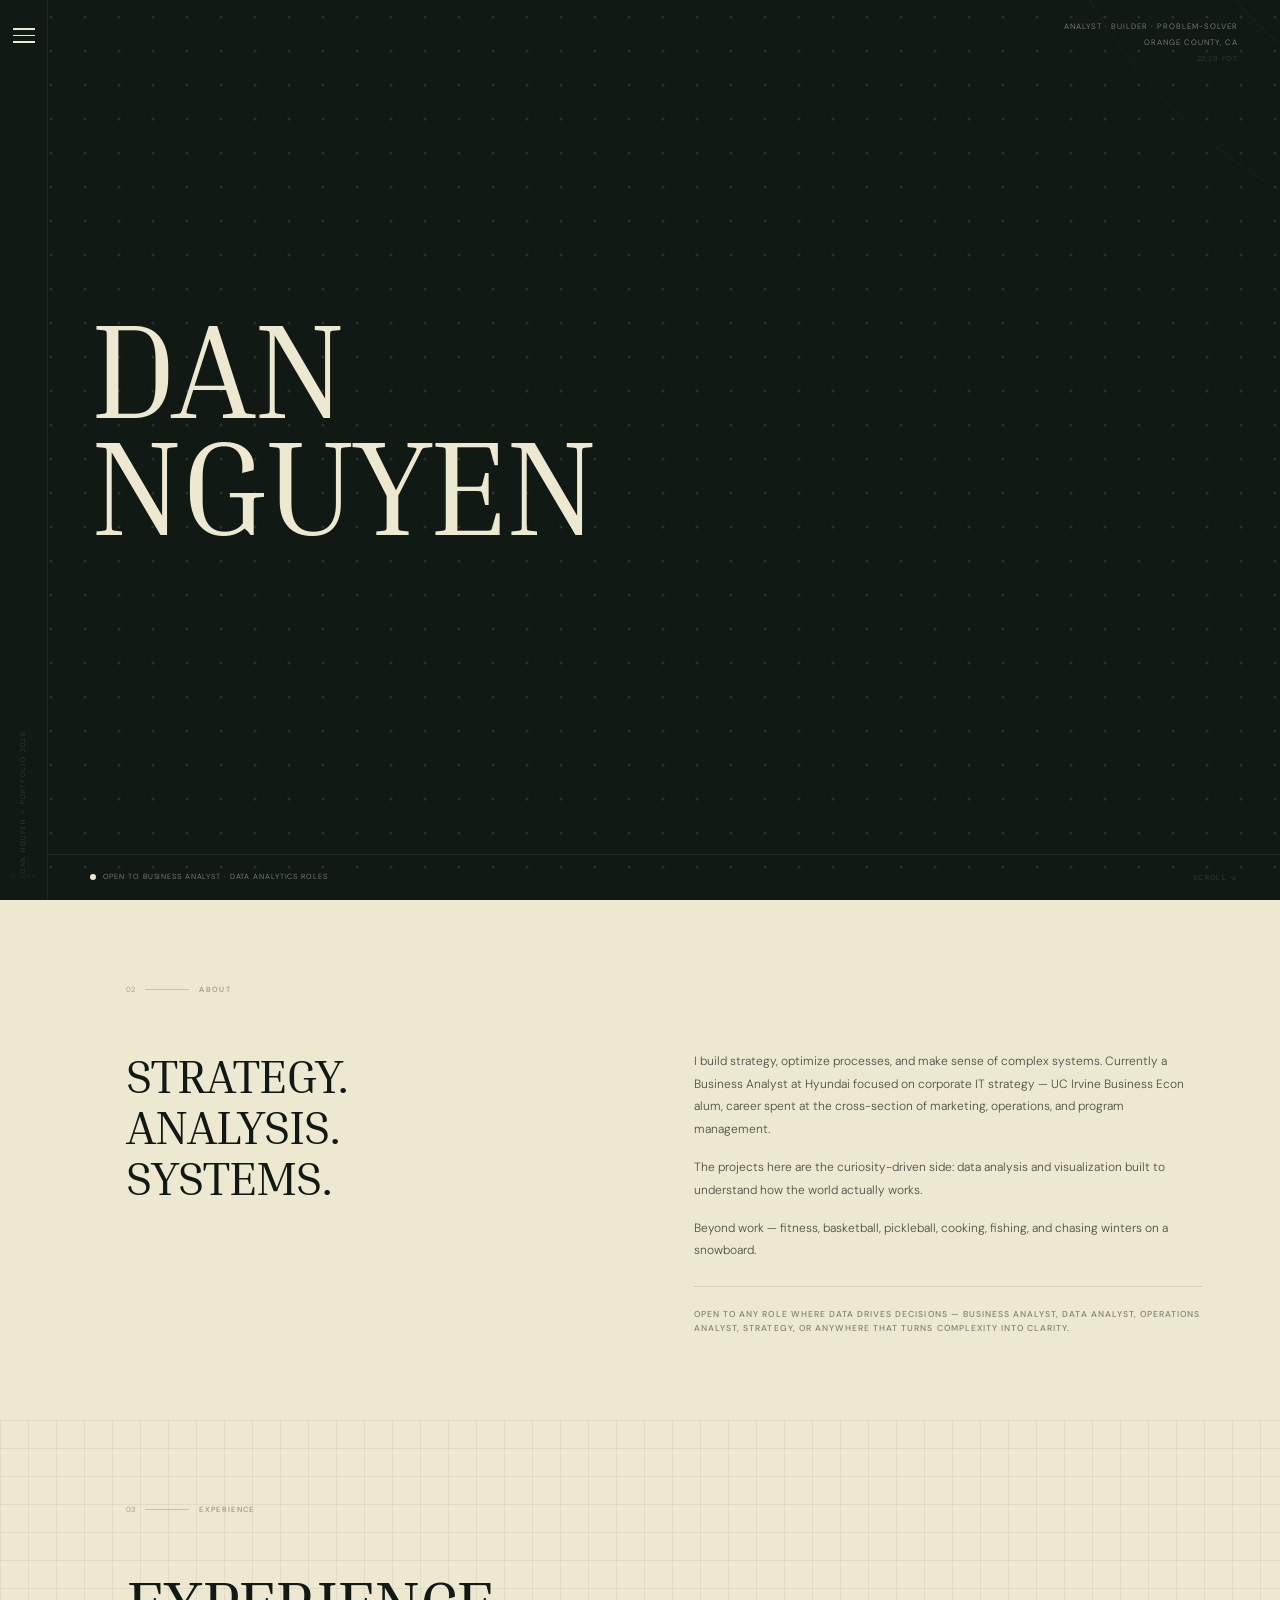
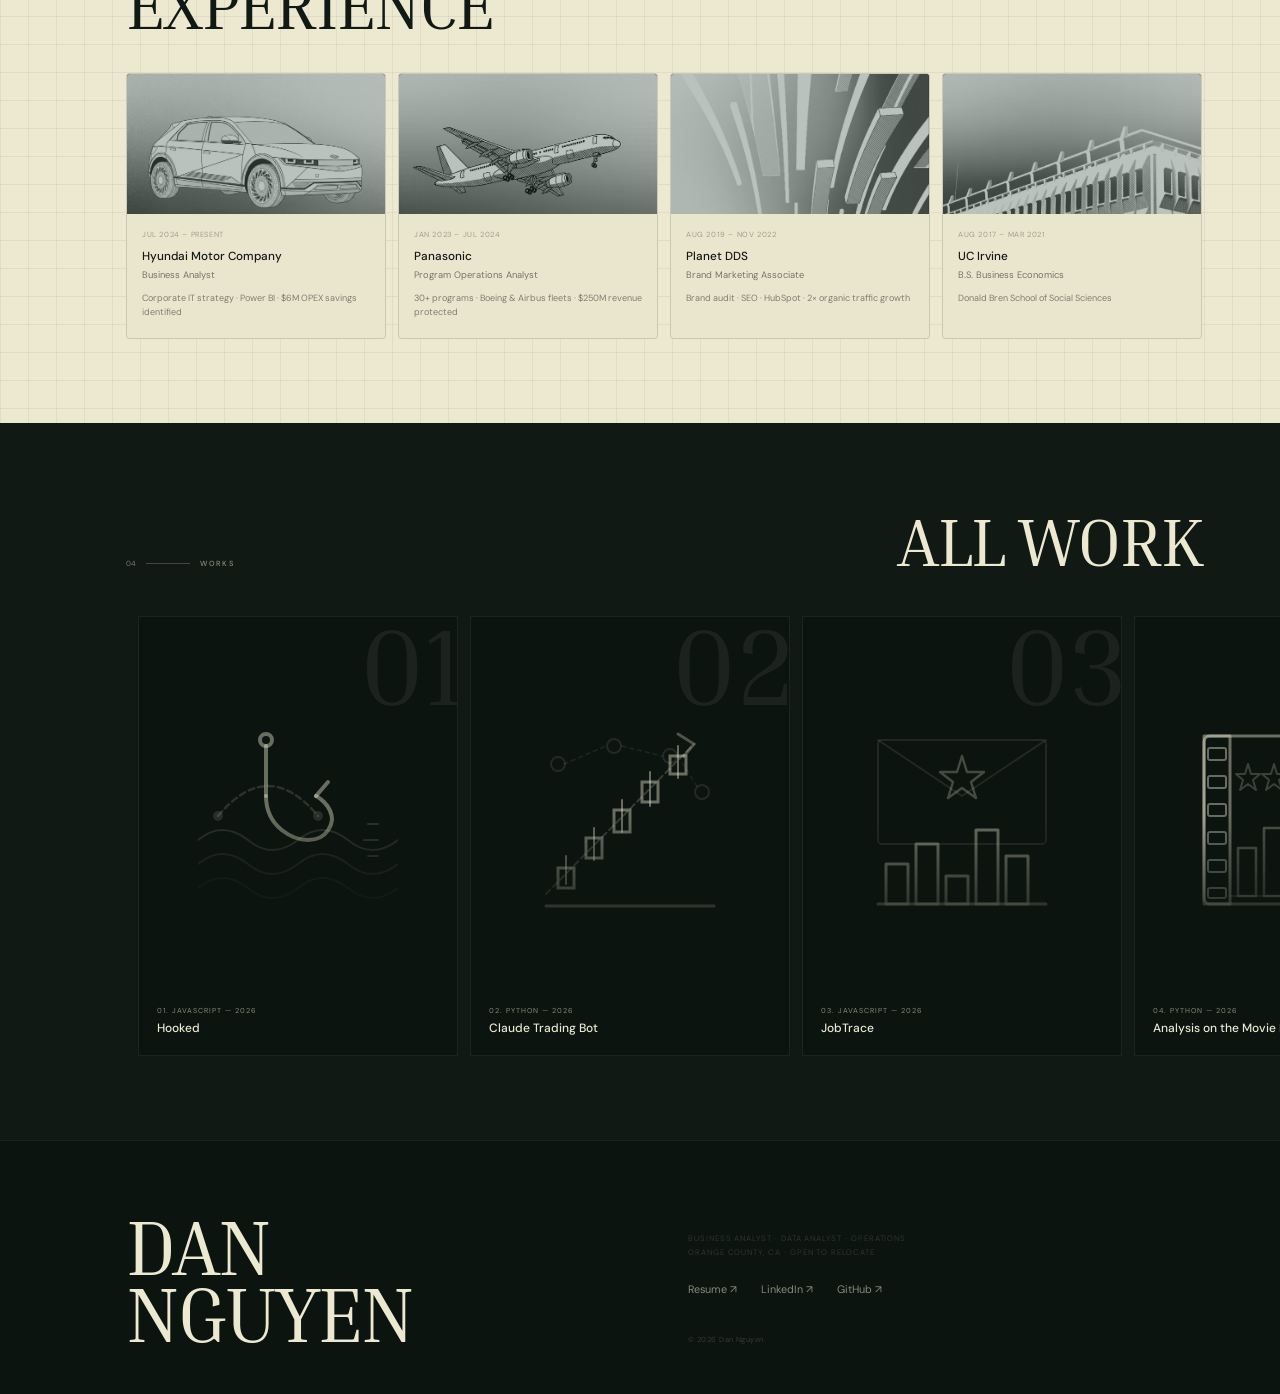
==== commit 9fb8edc7: "Add interactive mouse-repulsion dot grid to hero section Replace static CSS dot grid with canvas-bas" ====
--- a/index.html
+++ b/index.html
@@ -44,6 +44,7 @@
 
   <!-- HERO -->
   <section class="hero" id="hero">
+    <canvas id="hero-canvas" aria-hidden="true"></canvas>
     <!-- decorative rings top-right -->
     <svg class="hero-rings" viewBox="0 0 700 700" fill="none" aria-hidden="true">
       <circle cx="700" cy="0" r="200" stroke="rgba(237,233,208,0.06)" stroke-width="1"/>
@@ -438,6 +439,67 @@
       ticking = true;
     });
 
+    /* ── Hero dot-grid with mouse repulsion ─────────────── */
+    (function() {
+      const canvas = document.getElementById('hero-canvas');
+      if (!canvas) return;
+      const ctx = canvas.getContext('2d');
+      const SPACING = 34, RADIUS = 90, STRENGTH = 0.38, DAMP = 0.78, RETURN = 0.08;
+      const DOT_R = 1.5, DOT_ALPHA = 0.12;
+      let dots = [], mouse = { x: -9999, y: -9999 }, raf;
+
+      function buildGrid() {
+        dots = [];
+        const w = canvas.width, h = canvas.height;
+        for (let x = SPACING / 2; x < w; x += SPACING) {
+          for (let y = SPACING / 2; y < h; y += SPACING) {
+            dots.push({ ox: x, oy: y, x, y, vx: 0, vy: 0 });
+          }
+        }
+      }
+
+      function resize() {
+        const hero = canvas.parentElement;
+        canvas.width = hero.offsetWidth;
+        canvas.height = hero.offsetHeight;
+        buildGrid();
+      }
+
+      function draw() {
+        ctx.clearRect(0, 0, canvas.width, canvas.height);
+        ctx.fillStyle = 'rgba(237,233,208,' + DOT_ALPHA + ')';
+        let moved = false;
+        for (const d of dots) {
+          const dx = d.x - mouse.x, dy = d.y - mouse.y;
+          const dist = Math.sqrt(dx * dx + dy * dy);
+          if (dist < RADIUS && dist > 0) {
+            const force = (1 - dist / RADIUS) * STRENGTH;
+            d.vx += (dx / dist) * force * 18;
+            d.vy += (dy / dist) * force * 18;
+          }
+          d.vx += (d.ox - d.x) * RETURN;
+          d.vy += (d.oy - d.y) * RETURN;
+          d.vx *= DAMP; d.vy *= DAMP;
+          d.x += d.vx; d.y += d.vy;
+          if (Math.abs(d.x - d.ox) > 0.05 || Math.abs(d.y - d.oy) > 0.05) moved = true;
+          ctx.beginPath();
+          ctx.arc(d.x, d.y, DOT_R, 0, Math.PI * 2);
+          ctx.fill();
+        }
+        raf = requestAnimationFrame(draw);
+      }
+
+      window.addEventListener('resize', resize);
+      canvas.parentElement.addEventListener('mousemove', e => {
+        const r = canvas.getBoundingClientRect();
+        mouse.x = e.clientX - r.left;
+        mouse.y = e.clientY - r.top;
+      });
+      canvas.parentElement.addEventListener('mouseleave', () => { mouse.x = -9999; mouse.y = -9999; });
+      resize();
+      draw();
+    })();
+
     /* ── Live clock ─────────────────────────────────────── */
     function tick() {
       const t = new Date().toLocaleTimeString('en-US', { timeZone: 'America/Los_Angeles', hour: '2-digit', minute: '2-digit', hour12: false });
--- a/style.css
+++ b/style.css
@@ -219,13 +219,12 @@
   overflow: hidden;
 }
 
-/* dot grid */
-.hero::before {
-  content: '';
+/* interactive dot grid canvas */
+#hero-canvas {
   position: absolute;
   inset: 0;
-  background-image: radial-gradient(circle, rgba(237,233,208,0.12) 1.5px, transparent 1.5px);
-  background-size: 34px 34px;
+  width: 100%;
+  height: 100%;
   pointer-events: none;
   z-index: 0;
 }
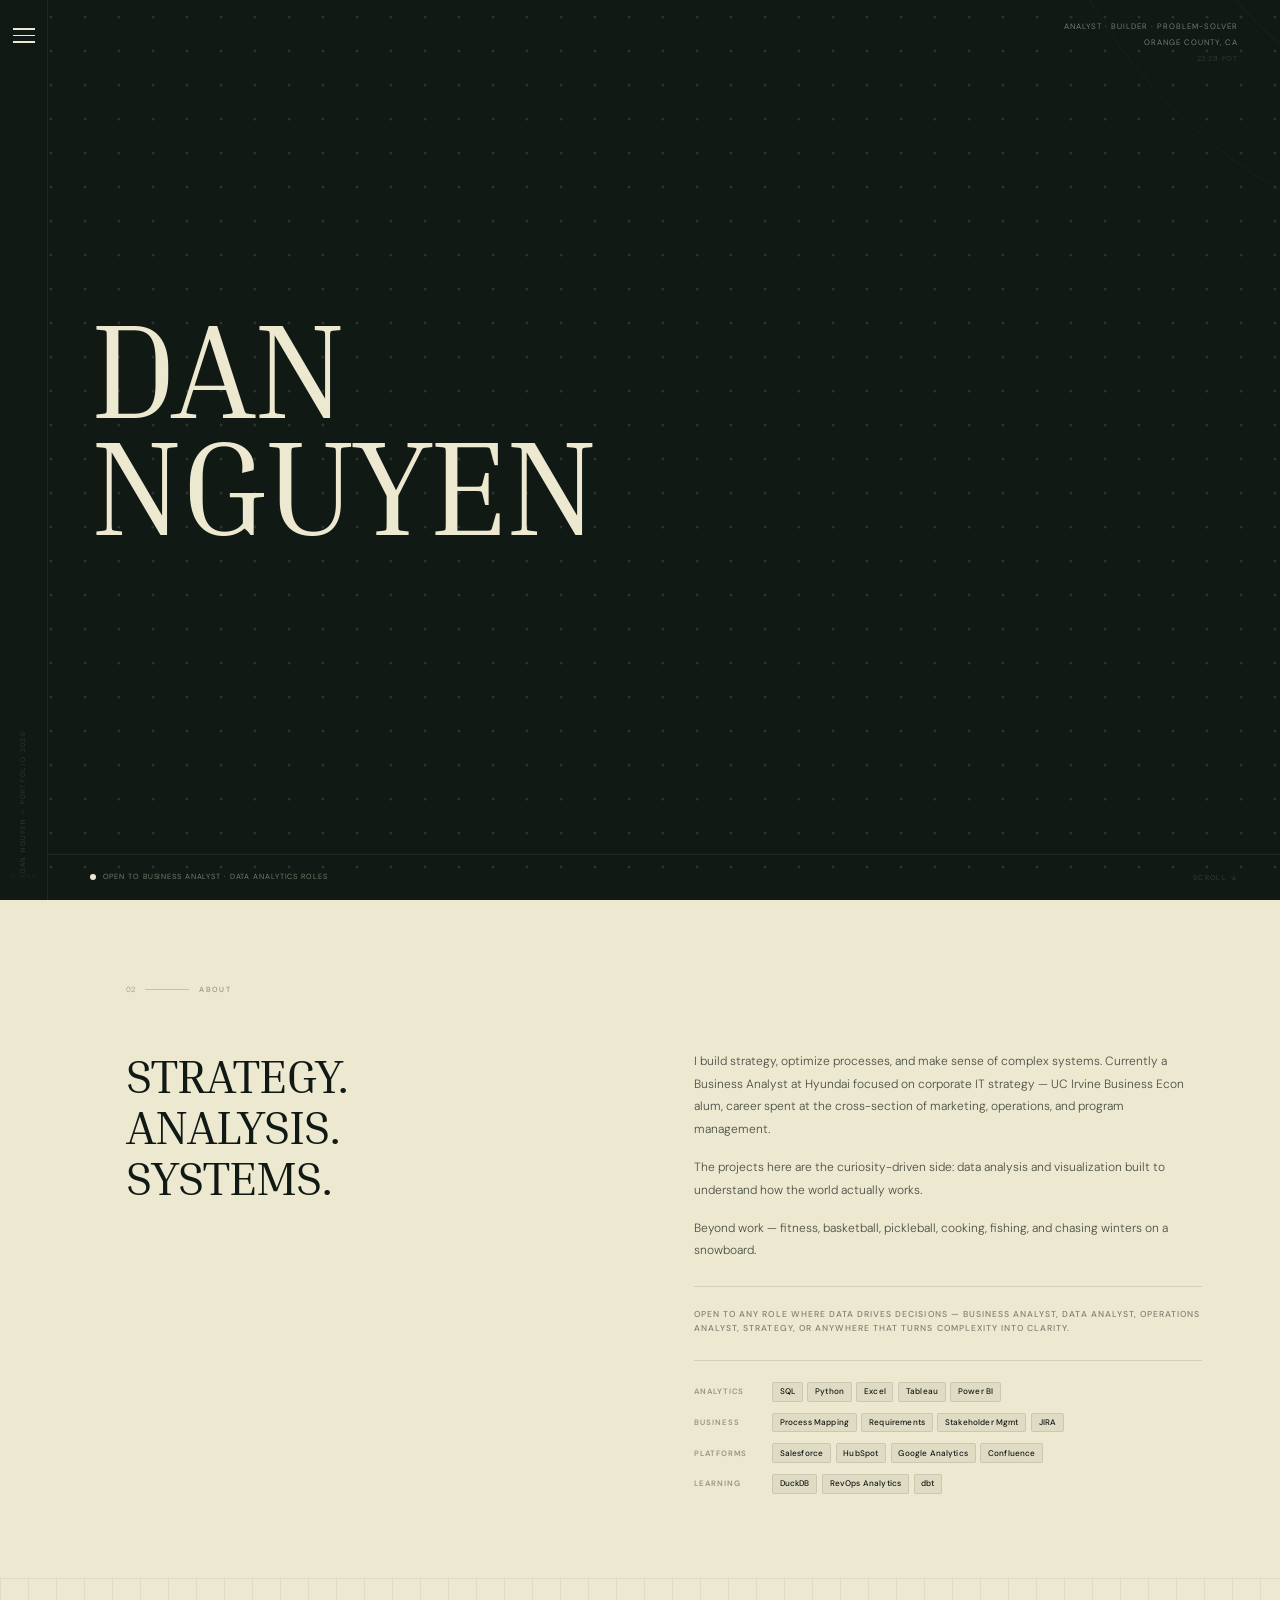
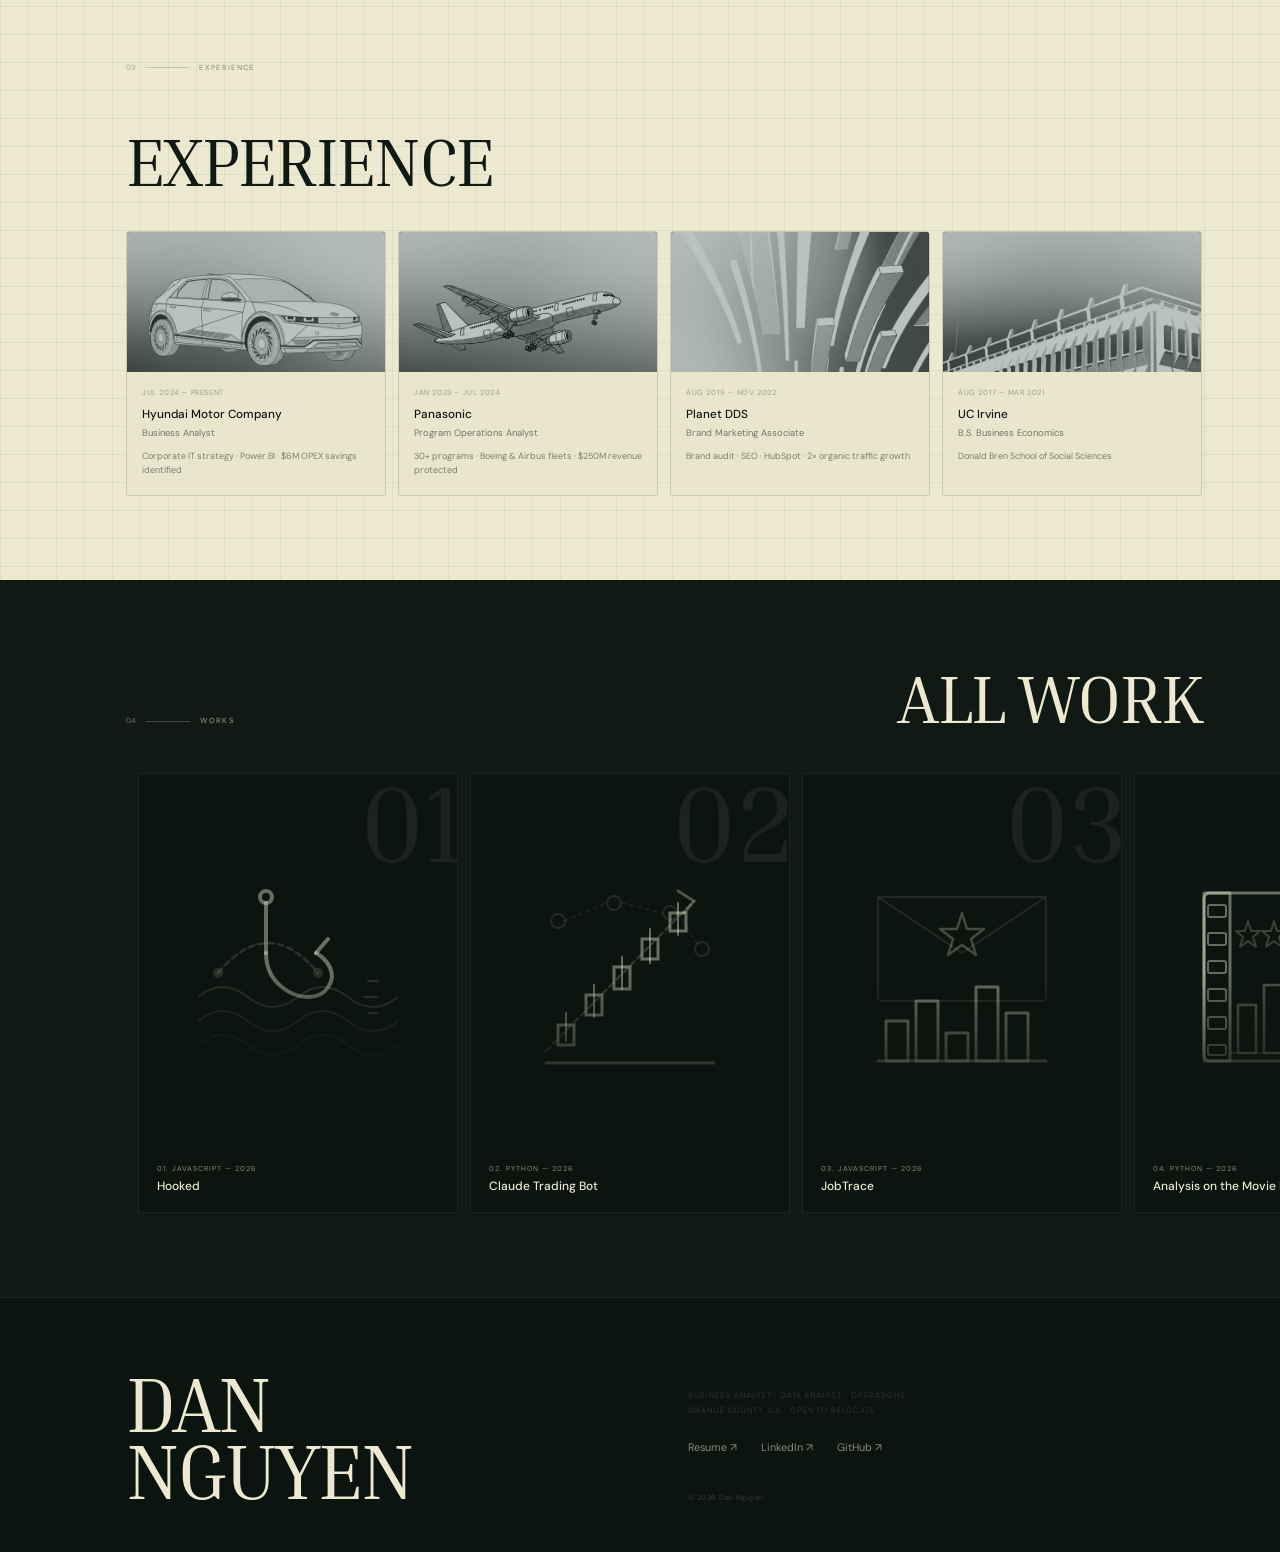
==== commit 118f3555: "Add skills block to About section Four rows (Analytics, Business, Platforms, Learning) with small ta" ====
--- a/index.html
+++ b/index.html
@@ -13,6 +13,8 @@
 <body>
 
   <div id="scroll-progress"></div>
+  <div id="cursor-dot"></div>
+  <div id="cursor-ring"></div>
 
   <!-- RAIL (contains hamburger) -->
   <div class="rail">
@@ -88,6 +90,32 @@
           <p class="reveal rv3">Beyond work — fitness, basketball, pickleball, cooking, fishing, and chasing winters on a snowboard.</p>
           <div class="about-roles reveal rv3">
             <p>Open to any role where data drives decisions — Business Analyst, Data Analyst, Operations Analyst, Strategy, or anywhere that turns complexity into clarity.</p>
+          </div>
+          <div class="skills-block reveal rv3">
+            <div class="skill-row">
+              <span class="skill-cat">Analytics</span>
+              <div class="skill-tags">
+                <span>SQL</span><span>Python</span><span>Excel</span><span>Tableau</span><span>Power BI</span>
+              </div>
+            </div>
+            <div class="skill-row">
+              <span class="skill-cat">Business</span>
+              <div class="skill-tags">
+                <span>Process Mapping</span><span>Requirements</span><span>Stakeholder Mgmt</span><span>JIRA</span>
+              </div>
+            </div>
+            <div class="skill-row">
+              <span class="skill-cat">Platforms</span>
+              <div class="skill-tags">
+                <span>Salesforce</span><span>HubSpot</span><span>Google Analytics</span><span>Confluence</span>
+              </div>
+            </div>
+            <div class="skill-row">
+              <span class="skill-cat">Learning</span>
+              <div class="skill-tags">
+                <span>DuckDB</span><span>RevOps Analytics</span><span>dbt</span>
+              </div>
+            </div>
           </div>
         </div>
       </div>
@@ -444,7 +472,7 @@
       const canvas = document.getElementById('hero-canvas');
       if (!canvas) return;
       const ctx = canvas.getContext('2d');
-      const SPACING = 34, RADIUS = 90, STRENGTH = 0.38, DAMP = 0.78, RETURN = 0.08;
+      const SPACING = 34, RADIUS = 63, STRENGTH = 0.38, DAMP = 0.78, RETURN = 0.08;
       const DOT_R = 1.5, DOT_ALPHA = 0.12;
       let dots = [], mouse = { x: -9999, y: -9999 }, raf;
 
@@ -500,6 +528,28 @@
       draw();
     })();
 
+    /* ── Custom cursor ───────────────────────────────────── */
+    (function() {
+      const dot = document.getElementById('cursor-dot');
+      const ring = document.getElementById('cursor-ring');
+      if (!dot || !ring) return;
+      let mx = -100, my = -100, rx = -100, ry = -100;
+      document.addEventListener('mousemove', e => { mx = e.clientX; my = e.clientY; });
+      document.addEventListener('mouseleave', () => document.body.classList.add('cursor-hidden'));
+      document.addEventListener('mouseenter', () => document.body.classList.remove('cursor-hidden'));
+      const hoverEls = 'a, button, .work-card, [role="button"]';
+      document.querySelectorAll(hoverEls).forEach(el => {
+        el.addEventListener('mouseenter', () => document.body.classList.add('cursor-hover'));
+        el.addEventListener('mouseleave', () => document.body.classList.remove('cursor-hover'));
+      });
+      (function loop() {
+        dot.style.left = mx + 'px'; dot.style.top = my + 'px';
+        rx += (mx - rx) * 0.22; ry += (my - ry) * 0.22;
+        ring.style.left = rx + 'px'; ring.style.top = ry + 'px';
+        requestAnimationFrame(loop);
+      })();
+    })();
+
     /* ── Live clock ─────────────────────────────────────── */
     function tick() {
       const t = new Date().toLocaleTimeString('en-US', { timeZone: 'America/Los_Angeles', hour: '2-digit', minute: '2-digit', hour12: false });
--- a/style.css
+++ b/style.css
@@ -22,12 +22,41 @@
   background: var(--dark);
   color: var(--cream);
   font-family: var(--sans);
+  cursor: none;
   font-size: 1rem;
   line-height: 1.6;
   -webkit-font-smoothing: antialiased;
   overflow-x: hidden;
 }
 a { color: inherit; text-decoration: none; }
+
+/* ── Custom cursor ──────────────────────────────────────── */
+#cursor-dot {
+  position: fixed;
+  width: 5px; height: 5px;
+  background: var(--cream);
+  border-radius: 50%;
+  pointer-events: none;
+  z-index: 9999;
+  transform: translate(-50%, -50%);
+  transition: width 0.2s, height 0.2s, opacity 0.2s, background 0.2s;
+  mix-blend-mode: difference;
+}
+#cursor-ring {
+  position: fixed;
+  width: 22px; height: 22px;
+  border: 1px solid rgba(237,233,208,0.45);
+  border-radius: 50%;
+  pointer-events: none;
+  z-index: 9998;
+  transform: translate(-50%, -50%);
+  transition: width 0.3s, height 0.3s, border-color 0.3s, opacity 0.2s;
+}
+body.cursor-hover #cursor-dot { width: 4px; height: 4px; }
+body.cursor-hover #cursor-ring { width: 34px; height: 34px; border-color: rgba(237,233,208,0.7); }
+body.cursor-hidden #cursor-dot,
+body.cursor-hidden #cursor-ring { opacity: 0; }
+a, button, [role="button"], .work-card { cursor: none; }
 
 /* ── Scroll progress bar ────────────────────────────────── */
 #scroll-progress {
@@ -384,6 +413,53 @@
   margin-bottom: 1.25rem;
 }
 .about-copy p:last-child { margin-bottom: 0; }
+
+/* ── Skills block ───────────────────────────────────────── */
+.skills-block {
+  margin-top: 2rem;
+  padding-top: 1.75rem;
+  border-top: 1px solid rgba(17,25,21,0.12);
+  display: flex;
+  flex-direction: column;
+  gap: 0.9rem;
+}
+.skill-row {
+  display: flex;
+  align-items: baseline;
+  gap: 1rem;
+}
+.skill-cat {
+  font-family: var(--sans);
+  font-size: 0.65rem;
+  font-weight: 600;
+  letter-spacing: 0.12em;
+  text-transform: uppercase;
+  color: rgba(17,25,21,0.4);
+  width: 5.5rem;
+  flex-shrink: 0;
+  padding-top: 0.15rem;
+}
+.skill-tags {
+  display: flex;
+  flex-wrap: wrap;
+  gap: 0.4rem;
+}
+.skill-tags span {
+  font-family: var(--sans);
+  font-size: 0.68rem;
+  font-weight: 500;
+  color: var(--dark);
+  background: rgba(17,25,21,0.06);
+  border: 1px solid rgba(17,25,21,0.1);
+  border-radius: 2px;
+  padding: 0.2rem 0.55rem;
+  letter-spacing: 0.02em;
+  transition: background 0.15s, border-color 0.15s;
+}
+.skill-tags span:hover {
+  background: rgba(17,25,21,0.11);
+  border-color: rgba(17,25,21,0.2);
+}
 .about-roles {
   margin-top: 2rem;
   padding-top: 1.75rem;
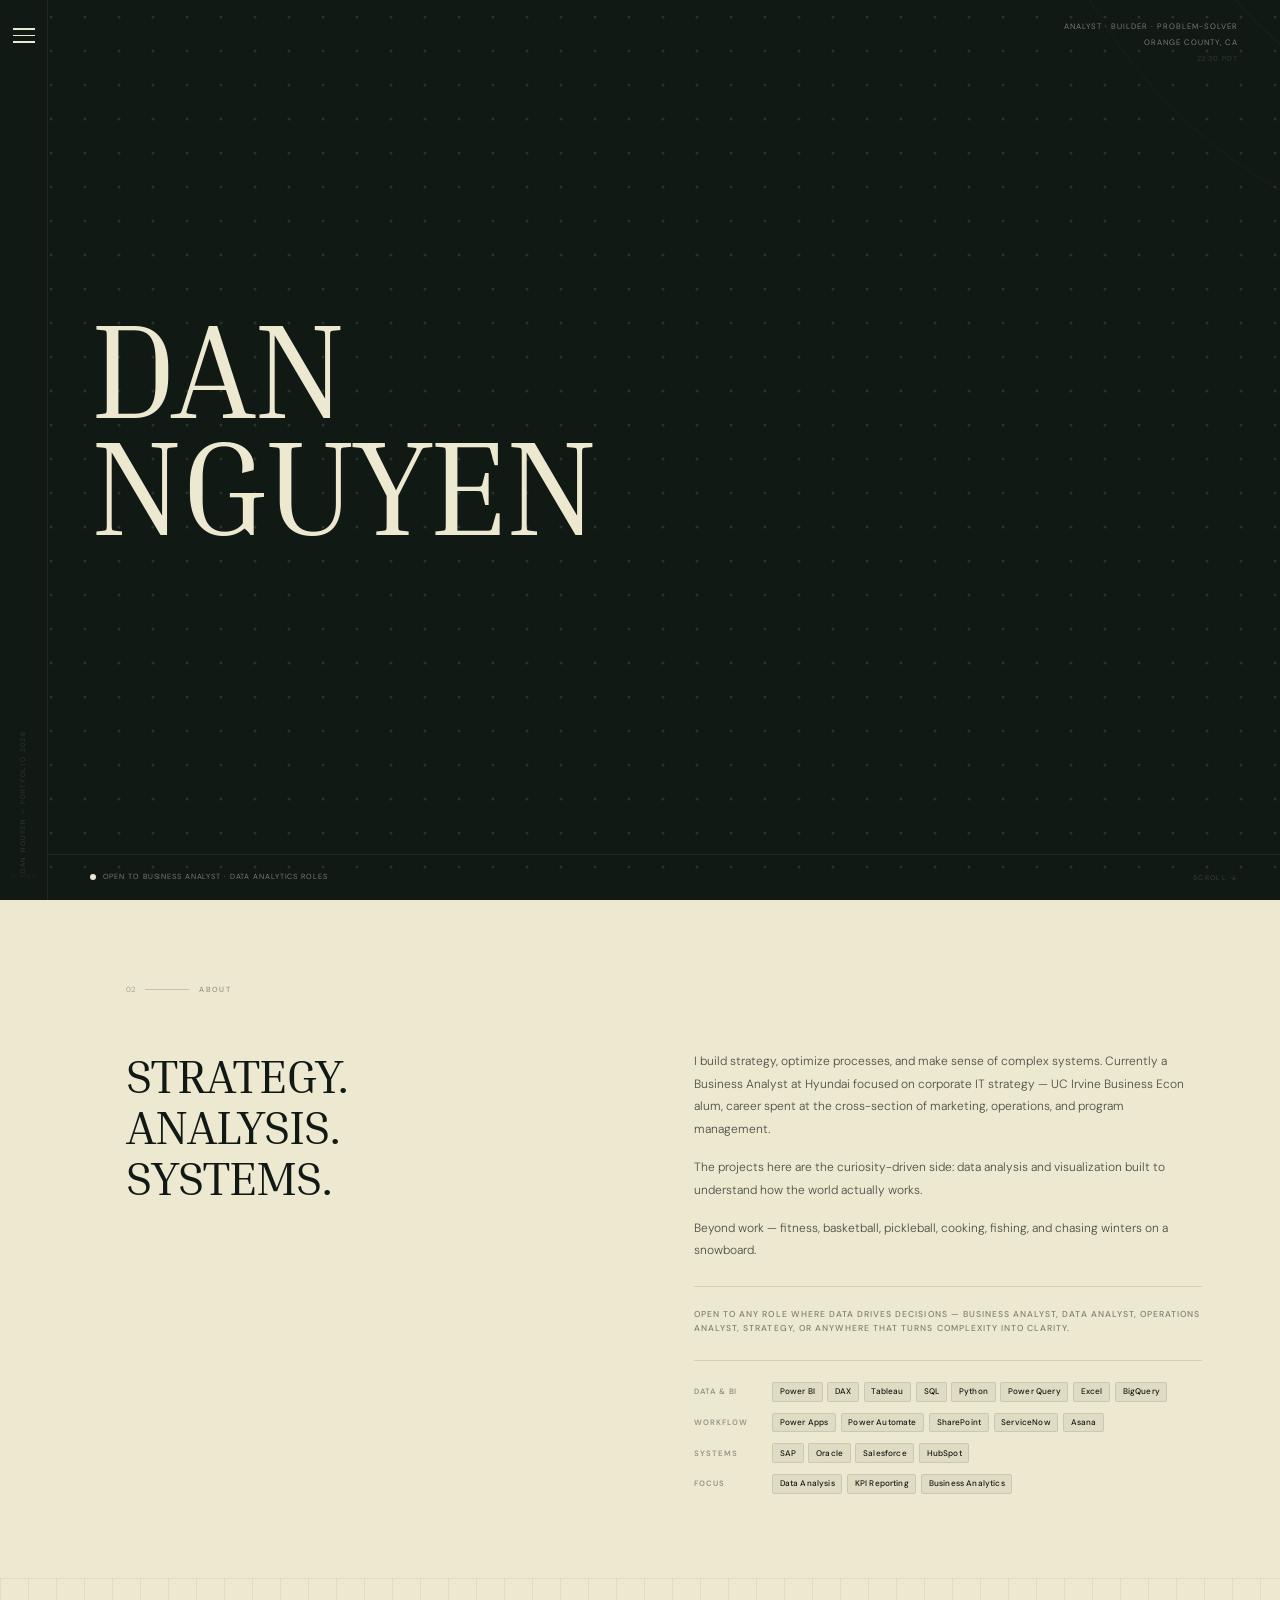
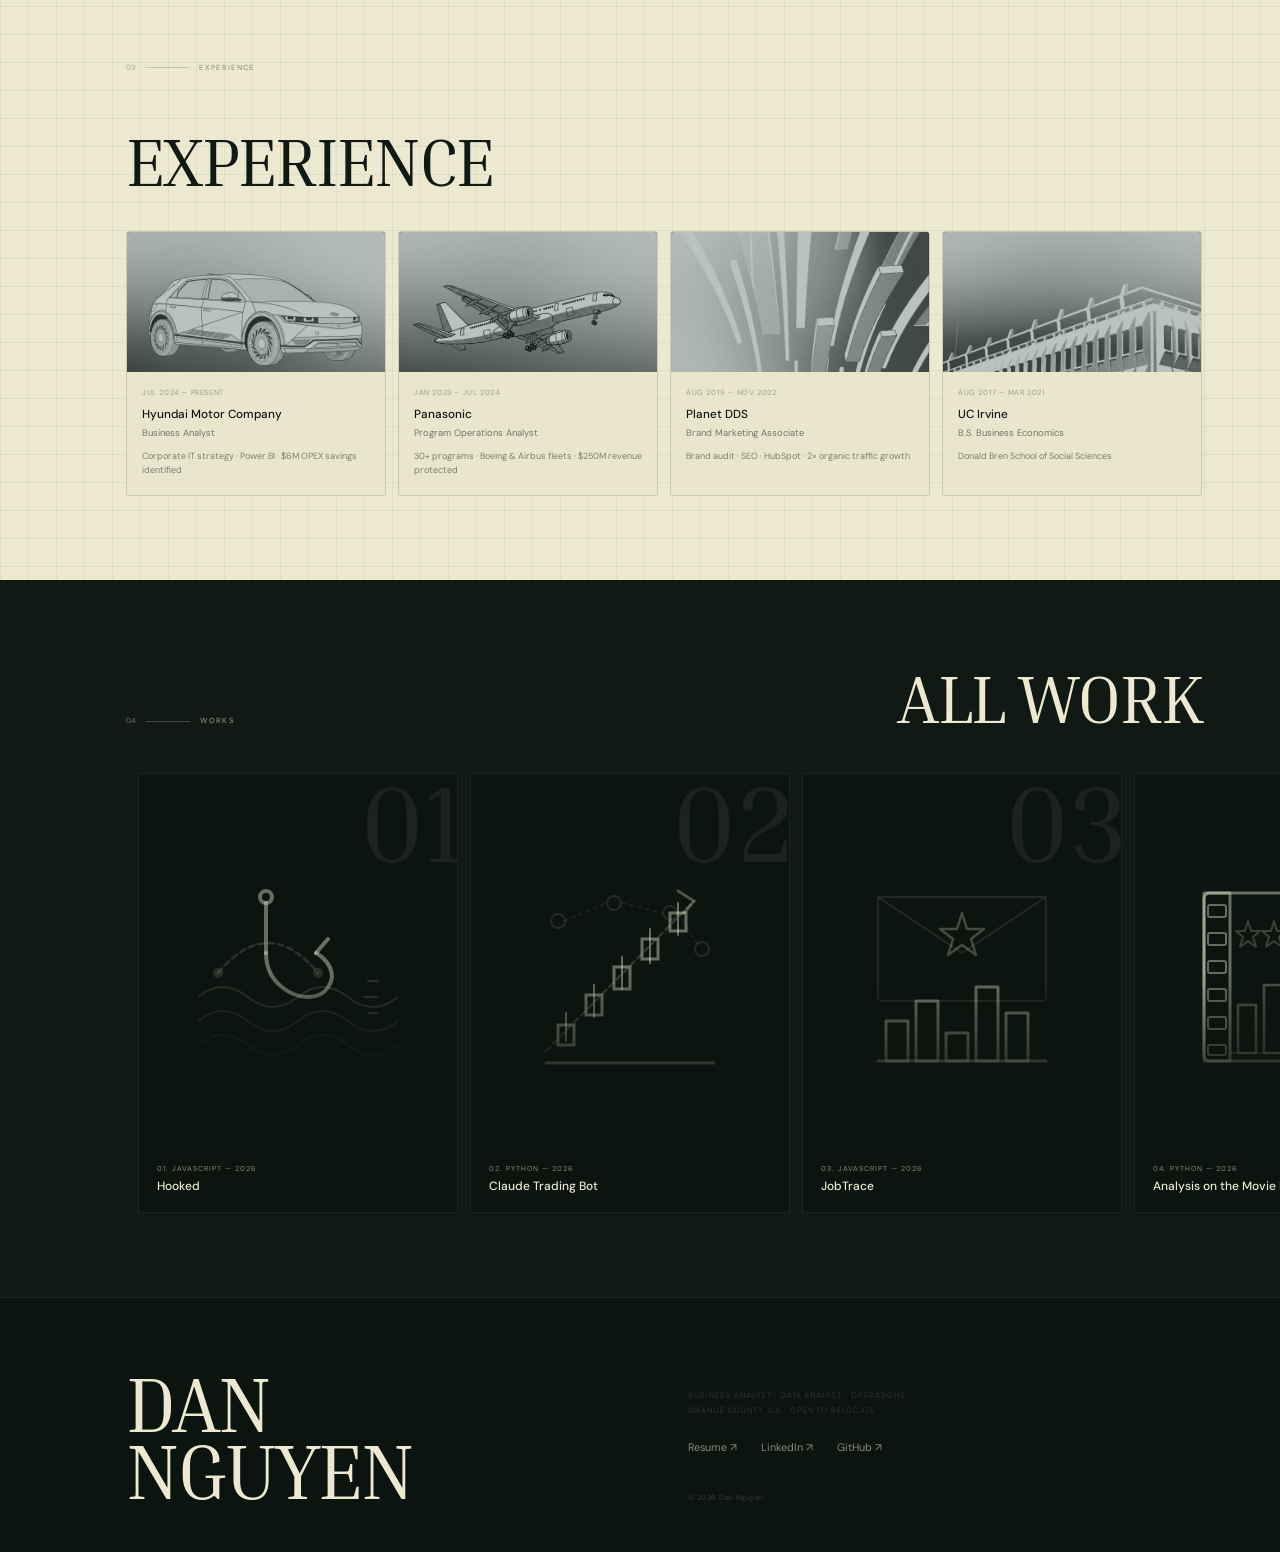
==== commit 442a2a08: "Update skills block with actual resume skills Co-Authored-By: Claude Sonnet 4.6 <noreply@anthropic.c" ====
--- a/index.html
+++ b/index.html
@@ -93,27 +93,27 @@
           </div>
           <div class="skills-block reveal rv3">
             <div class="skill-row">
-              <span class="skill-cat">Analytics</span>
+              <span class="skill-cat">Data & BI</span>
               <div class="skill-tags">
-                <span>SQL</span><span>Python</span><span>Excel</span><span>Tableau</span><span>Power BI</span>
+                <span>Power BI</span><span>DAX</span><span>Tableau</span><span>SQL</span><span>Python</span><span>Power Query</span><span>Excel</span><span>BigQuery</span>
               </div>
             </div>
             <div class="skill-row">
-              <span class="skill-cat">Business</span>
+              <span class="skill-cat">Workflow</span>
               <div class="skill-tags">
-                <span>Process Mapping</span><span>Requirements</span><span>Stakeholder Mgmt</span><span>JIRA</span>
+                <span>Power Apps</span><span>Power Automate</span><span>SharePoint</span><span>ServiceNow</span><span>Asana</span>
               </div>
             </div>
             <div class="skill-row">
-              <span class="skill-cat">Platforms</span>
+              <span class="skill-cat">Systems</span>
               <div class="skill-tags">
-                <span>Salesforce</span><span>HubSpot</span><span>Google Analytics</span><span>Confluence</span>
+                <span>SAP</span><span>Oracle</span><span>Salesforce</span><span>HubSpot</span>
               </div>
             </div>
             <div class="skill-row">
-              <span class="skill-cat">Learning</span>
+              <span class="skill-cat">Focus</span>
               <div class="skill-tags">
-                <span>DuckDB</span><span>RevOps Analytics</span><span>dbt</span>
+                <span>Data Analysis</span><span>KPI Reporting</span><span>Business Analytics</span>
               </div>
             </div>
           </div>
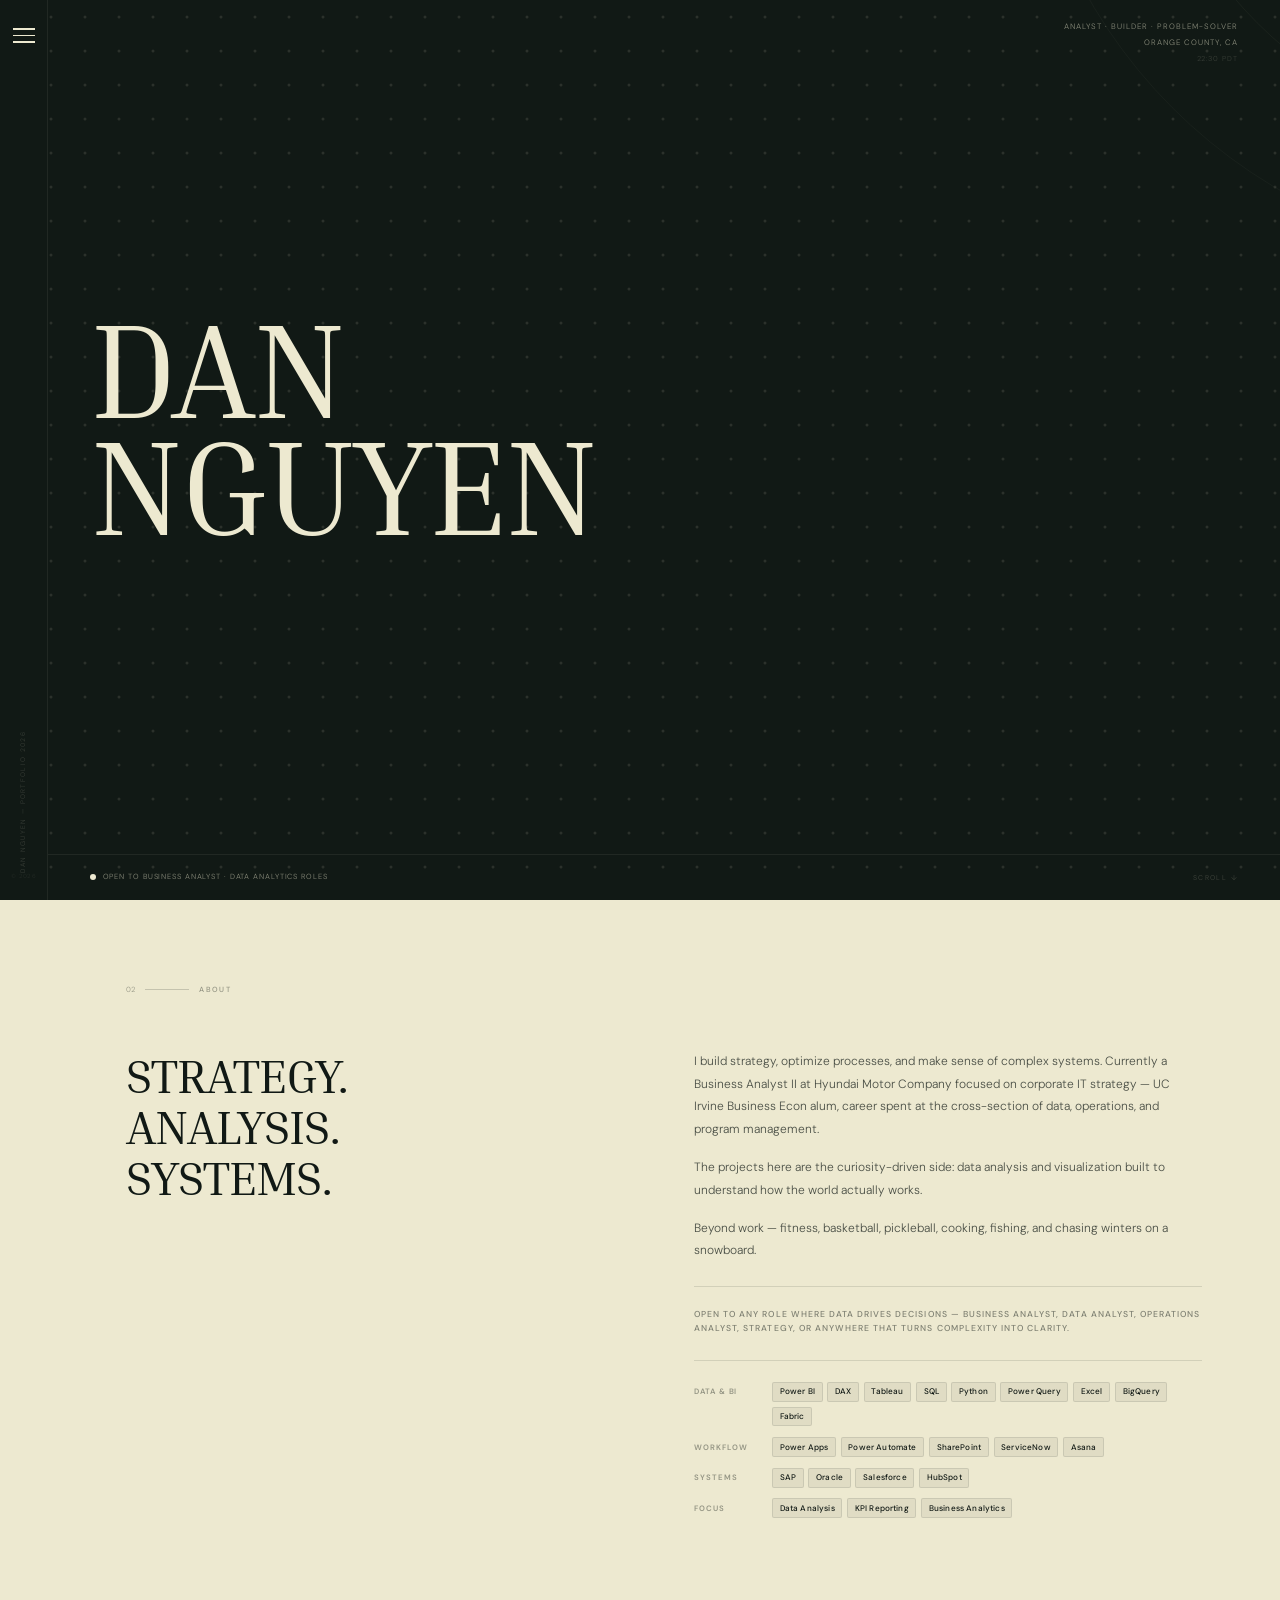
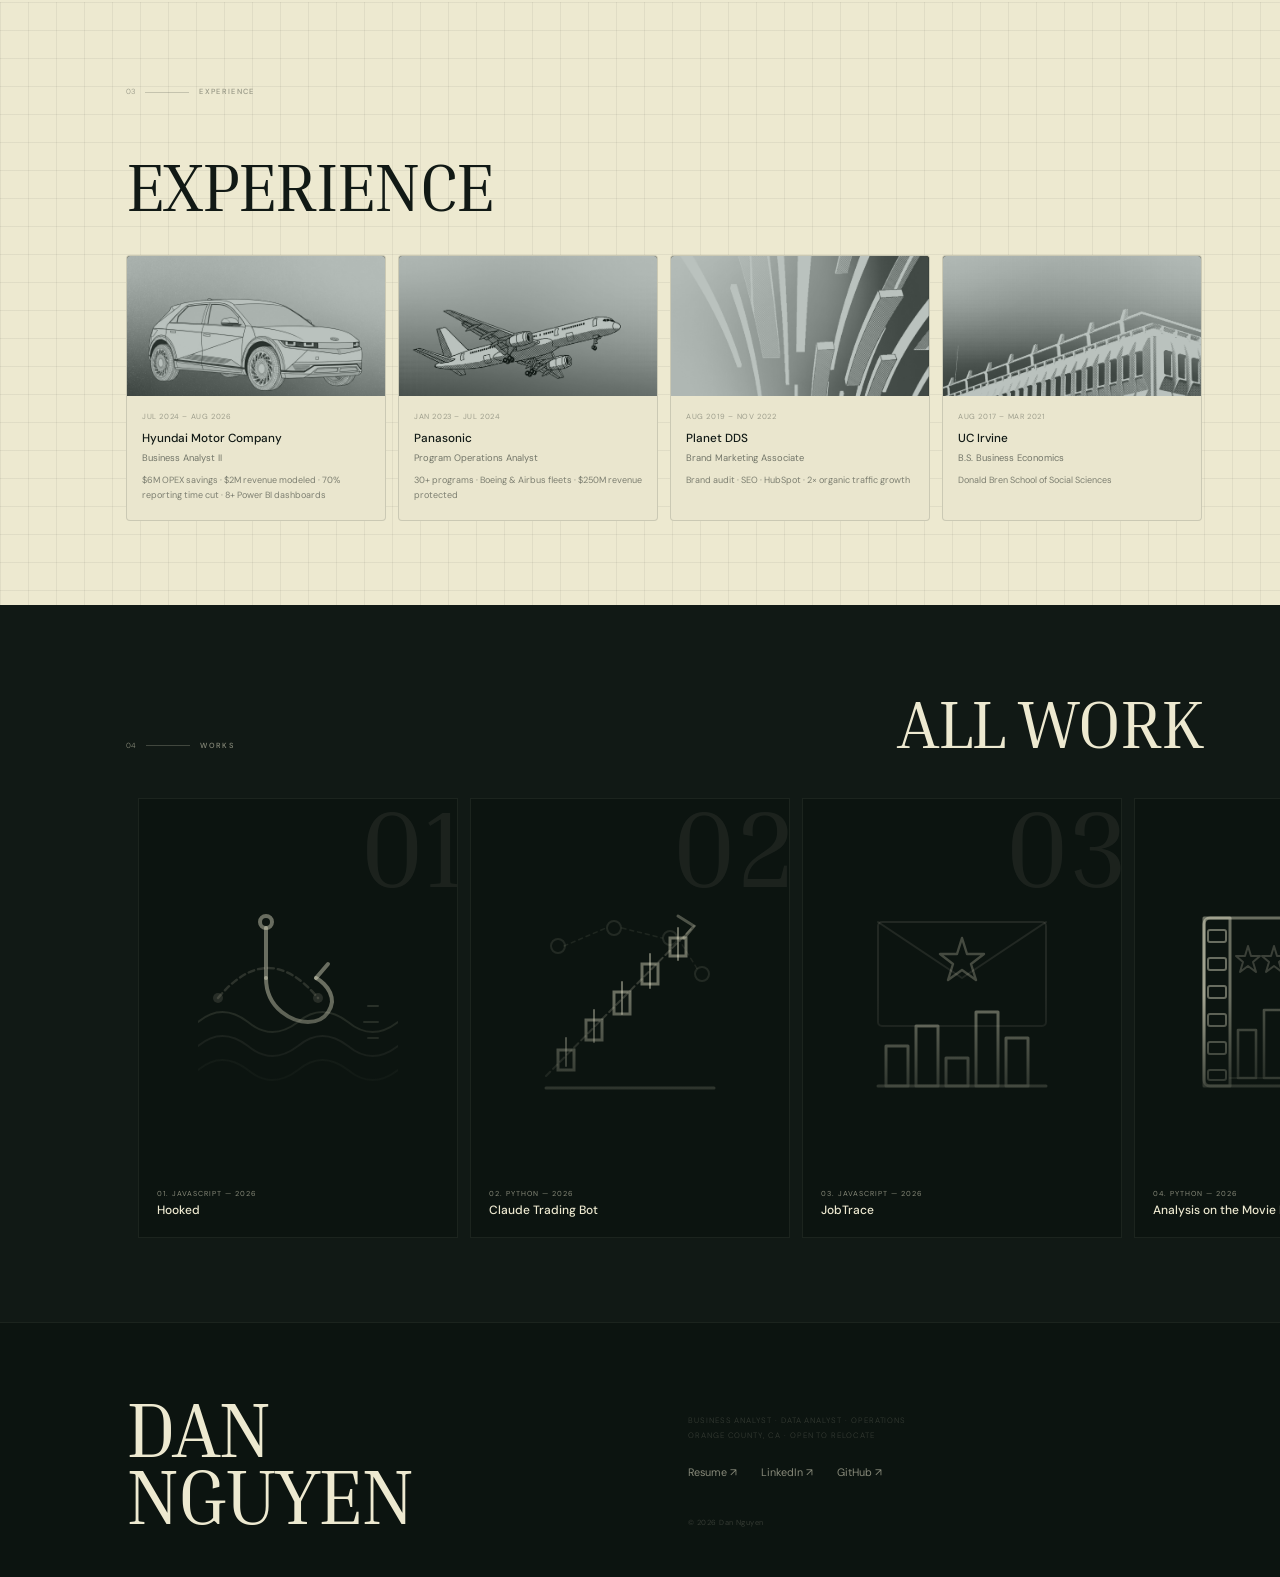
==== commit 24d20289: "Sync portfolio content with resume - Hyundai: title Business Analyst → Business Analyst II, date Jul" ====
--- a/index.html
+++ b/index.html
@@ -85,7 +85,7 @@
       <div class="about-grid">
         <h2 class="about-head reveal">Strategy.<br>Analysis.<br>Systems.</h2>
         <div class="about-copy">
-          <p class="reveal rv1">I build strategy, optimize processes, and make sense of complex systems. Currently a Business Analyst at Hyundai focused on corporate IT strategy — UC Irvine Business Econ alum, career spent at the cross-section of marketing, operations, and program management.</p>
+          <p class="reveal rv1">I build strategy, optimize processes, and make sense of complex systems. Currently a Business Analyst II at Hyundai Motor Company focused on corporate IT strategy — UC Irvine Business Econ alum, career spent at the cross-section of data, operations, and program management.</p>
           <p class="reveal rv2">The projects here are the curiosity-driven side: data analysis and visualization built to understand how the world actually works.</p>
           <p class="reveal rv3">Beyond work — fitness, basketball, pickleball, cooking, fishing, and chasing winters on a snowboard.</p>
           <div class="about-roles reveal rv3">
@@ -95,7 +95,7 @@
             <div class="skill-row">
               <span class="skill-cat">Data & BI</span>
               <div class="skill-tags">
-                <span>Power BI</span><span>DAX</span><span>Tableau</span><span>SQL</span><span>Python</span><span>Power Query</span><span>Excel</span><span>BigQuery</span>
+                <span>Power BI</span><span>DAX</span><span>Tableau</span><span>SQL</span><span>Python</span><span>Power Query</span><span>Excel</span><span>BigQuery</span><span>Fabric</span>
               </div>
             </div>
             <div class="skill-row">
@@ -135,10 +135,10 @@
         <div class="exp-card reveal">
           <div class="exp-img"><img src="hyundai.png" alt="Hyundai Motor Company"></div>
           <div class="exp-info">
-            <span class="exp-date">Jul 2024 &ndash; Present</span>
+            <span class="exp-date">Jul 2024 &ndash; Aug 2026</span>
             <p class="exp-co">Hyundai Motor Company</p>
-            <p class="exp-role">Business Analyst</p>
-            <p class="exp-note">Corporate IT strategy &middot; Power BI &middot; $6M OPEX savings identified</p>
+            <p class="exp-role">Business Analyst II</p>
+            <p class="exp-note">$6M OPEX savings &middot; $2M revenue modeled &middot; 70% reporting time cut &middot; 8+ Power BI dashboards</p>
           </div>
         </div>
         <div class="exp-card reveal rv1">
